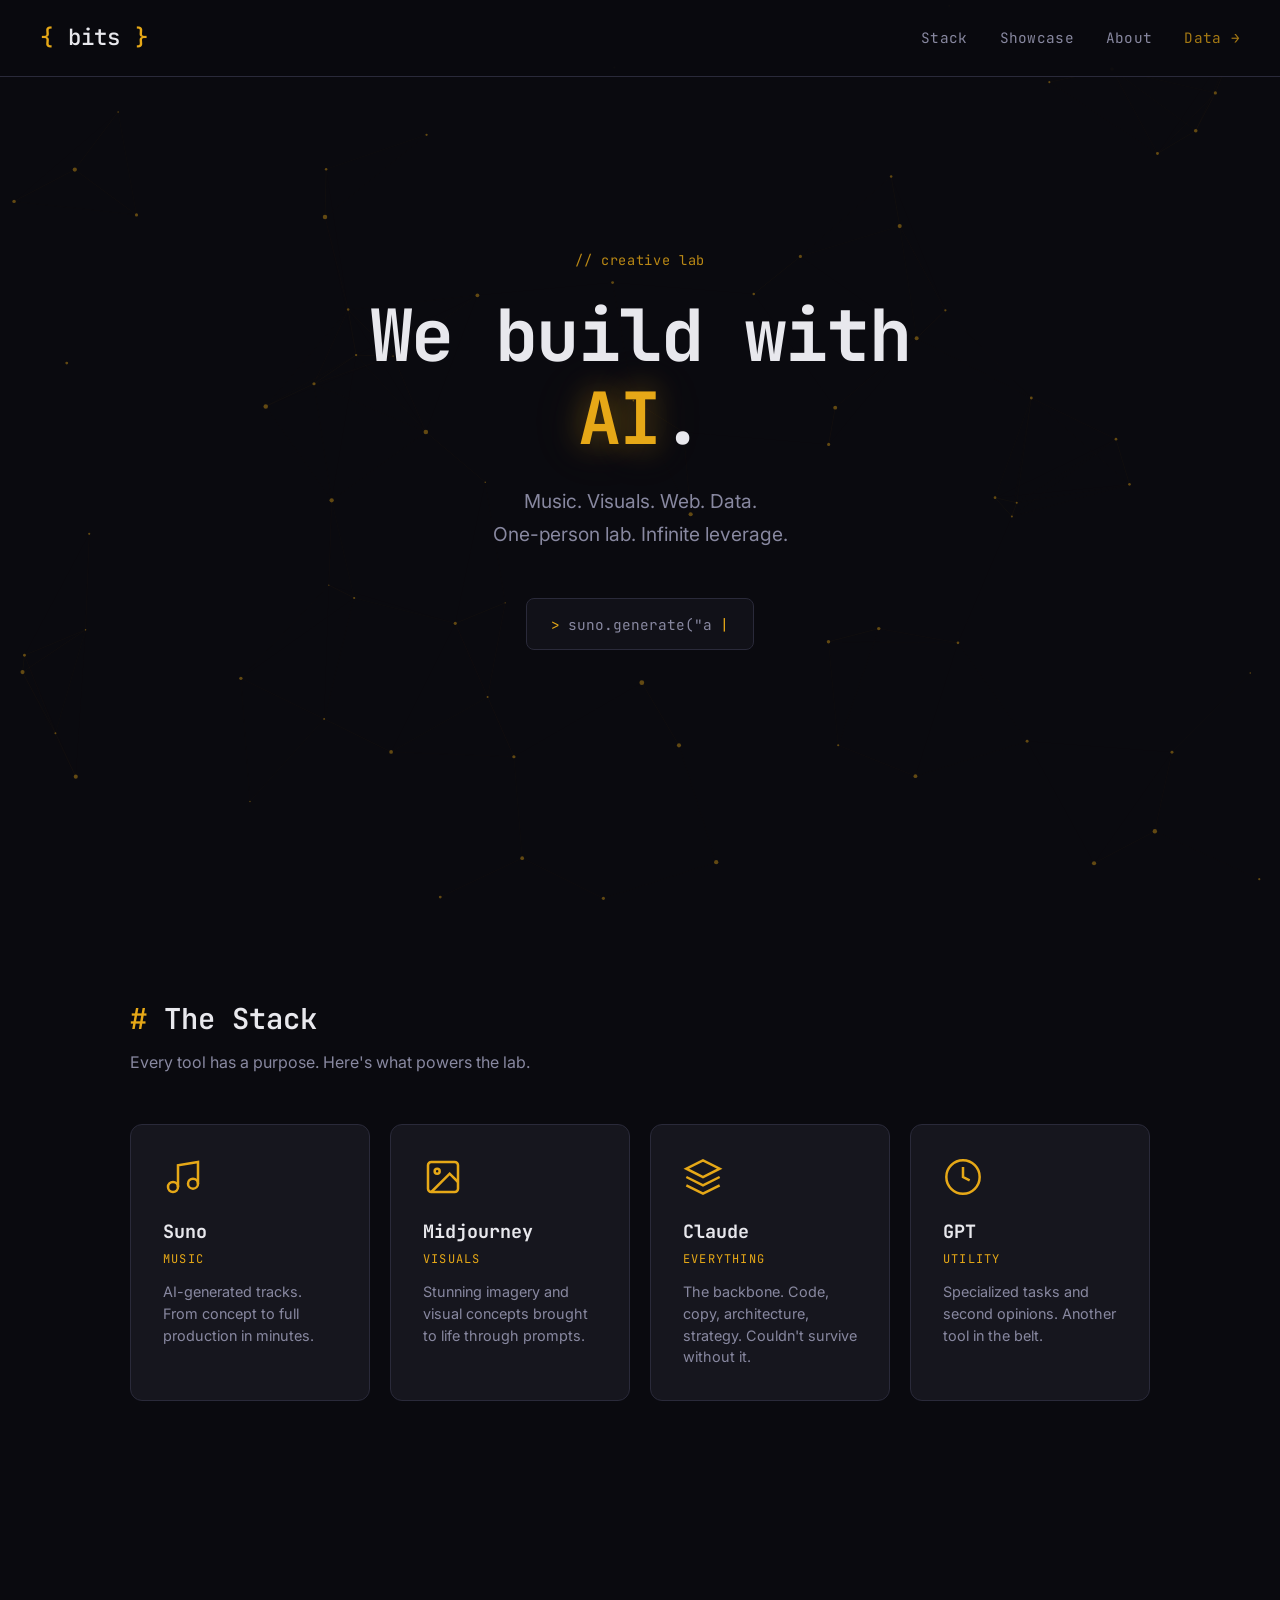
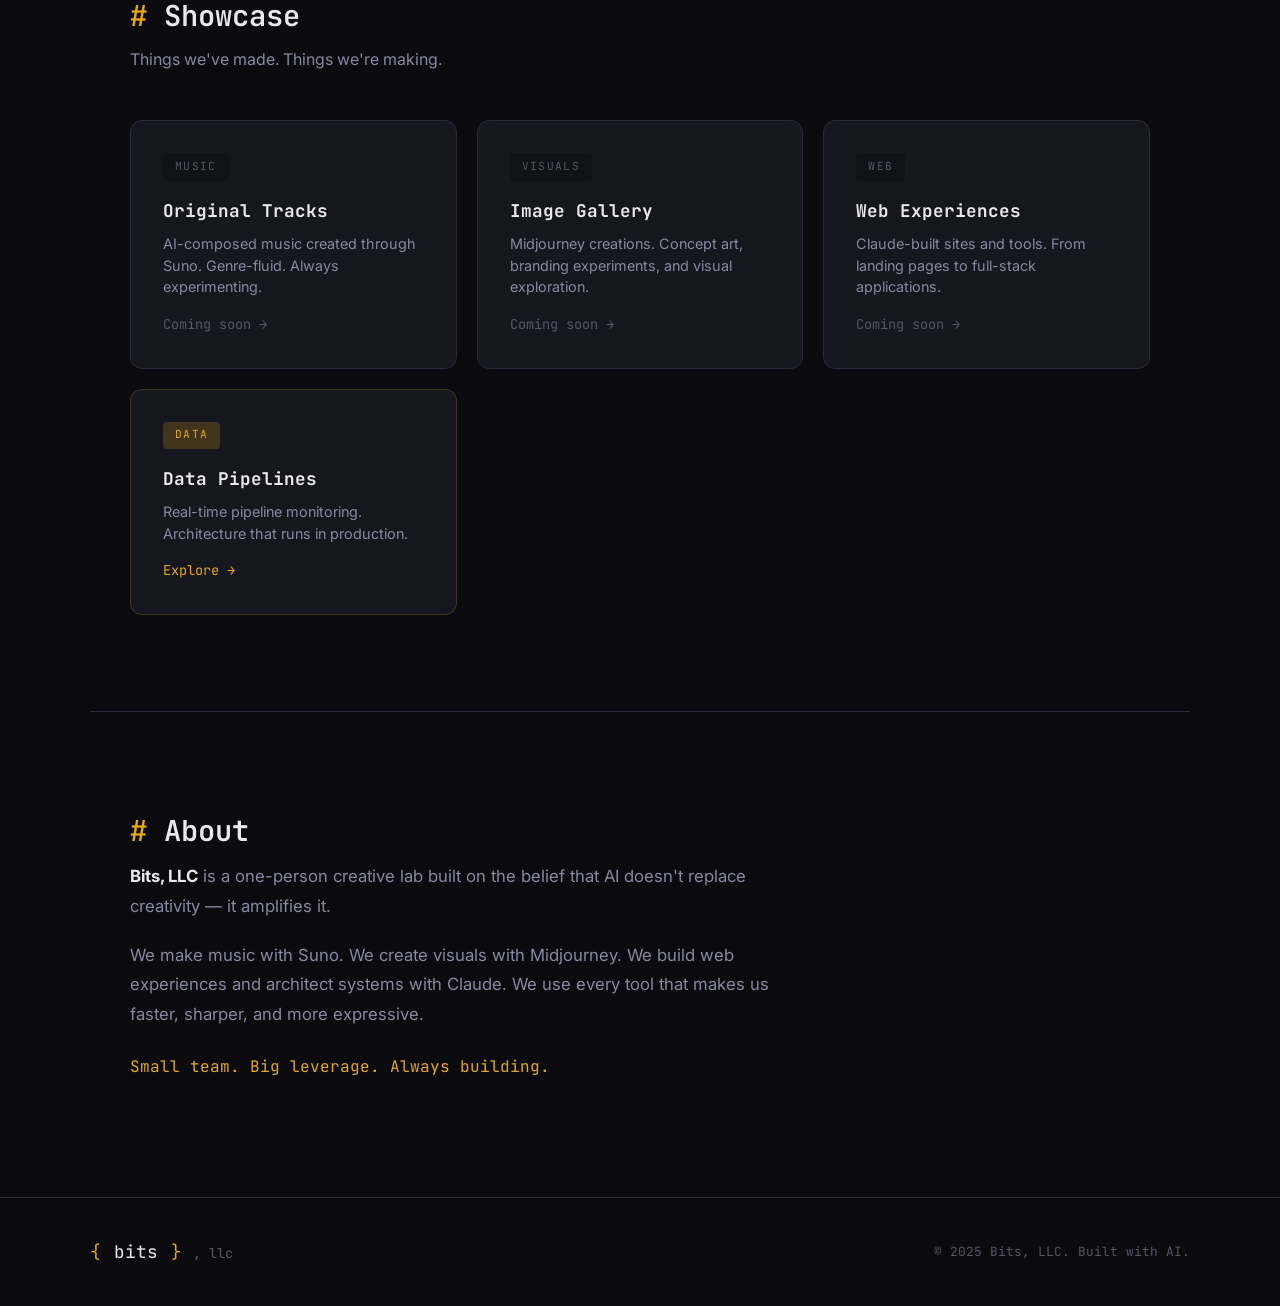
==== index.html @ 1acfc392 "Initial commit - Bits, LLC landing page Dark Obsidian/Wasp aesthetic with animated node-graph backgr" ====
<!DOCTYPE html>
<html lang="en">
<head>
  <meta charset="UTF-8">
  <meta name="viewport" content="width=device-width, initial-scale=1.0">
  <title>Bits, LLC | AI-Powered Creative Lab</title>
  <meta name="description" content="Bits, LLC - A creative lab exploring music, visuals, web experiences, and data through AI.">
  <link rel="stylesheet" href="styles.css">
  <link rel="preconnect" href="https://fonts.googleapis.com">
  <link rel="preconnect" href="https://fonts.gstatic.com" crossorigin>
  <link href="https://fonts.googleapis.com/css2?family=JetBrains+Mono:wght@300;400;500;700&family=Inter:wght@300;400;500;600&display=swap" rel="stylesheet">
</head>
<body>
  <canvas id="nodeGraph"></canvas>

  <!-- Navigation -->
  <nav class="nav">
    <div class="nav-logo">
      <span class="logo-bracket">{</span>
      <span class="logo-text">bits</span>
      <span class="logo-bracket">}</span>
    </div>
    <div class="nav-links">
      <a href="#stack">Stack</a>
      <a href="#showcase">Showcase</a>
      <a href="#about">About</a>
      <a href="https://carrot.boord-its.com" class="nav-data-link" target="_blank">Data &rarr;</a>
    </div>
  </nav>

  <!-- Hero -->
  <section class="hero">
    <div class="hero-content">
      <p class="hero-tag">// creative lab</p>
      <h1 class="hero-title">
        We build with <span class="glow">AI</span>.
      </h1>
      <p class="hero-sub">
        Music. Visuals. Web. Data.<br>
        One-person lab. Infinite leverage.
      </p>
      <div class="hero-prompt">
        <span class="prompt-caret">&gt;</span>
        <span class="prompt-text" id="typewriter"></span>
        <span class="prompt-cursor">|</span>
      </div>
    </div>
  </section>

  <!-- Stack -->
  <section class="stack" id="stack">
    <h2 class="section-title"><span class="accent">#</span> The Stack</h2>
    <p class="section-sub">Every tool has a purpose. Here's what powers the lab.</p>
    <div class="stack-grid">

      <div class="stack-card" data-tool="suno">
        <div class="card-icon">
          <svg viewBox="0 0 24 24" fill="none" stroke="currentColor" stroke-width="1.5">
            <path d="M9 18V5l12-2v13"/>
            <circle cx="6" cy="18" r="3"/>
            <circle cx="18" cy="16" r="3"/>
          </svg>
        </div>
        <h3>Suno</h3>
        <p class="card-role">Music</p>
        <p class="card-desc">AI-generated tracks. From concept to full production in minutes.</p>
      </div>

      <div class="stack-card" data-tool="midjourney">
        <div class="card-icon">
          <svg viewBox="0 0 24 24" fill="none" stroke="currentColor" stroke-width="1.5">
            <rect x="3" y="3" width="18" height="18" rx="2"/>
            <circle cx="8.5" cy="8.5" r="1.5"/>
            <path d="M21 15l-5-5L5 21"/>
          </svg>
        </div>
        <h3>Midjourney</h3>
        <p class="card-role">Visuals</p>
        <p class="card-desc">Stunning imagery and visual concepts brought to life through prompts.</p>
      </div>

      <div class="stack-card" data-tool="claude">
        <div class="card-icon">
          <svg viewBox="0 0 24 24" fill="none" stroke="currentColor" stroke-width="1.5">
            <path d="M12 2L2 7l10 5 10-5-10-5z"/>
            <path d="M2 17l10 5 10-5"/>
            <path d="M2 12l10 5 10-5"/>
          </svg>
        </div>
        <h3>Claude</h3>
        <p class="card-role">Everything</p>
        <p class="card-desc">The backbone. Code, copy, architecture, strategy. Couldn't survive without it.</p>
      </div>

      <div class="stack-card" data-tool="gpt">
        <div class="card-icon">
          <svg viewBox="0 0 24 24" fill="none" stroke="currentColor" stroke-width="1.5">
            <path d="M12 2a10 10 0 1 0 10 10A10 10 0 0 0 12 2z"/>
            <path d="M12 6v6l4 2"/>
          </svg>
        </div>
        <h3>GPT</h3>
        <p class="card-role">Utility</p>
        <p class="card-desc">Specialized tasks and second opinions. Another tool in the belt.</p>
      </div>

    </div>
  </section>

  <!-- Showcase -->
  <section class="showcase" id="showcase">
    <h2 class="section-title"><span class="accent">#</span> Showcase</h2>
    <p class="section-sub">Things we've made. Things we're making.</p>
    <div class="showcase-grid">

      <div class="showcase-item">
        <div class="showcase-badge">Music</div>
        <h3>Original Tracks</h3>
        <p>AI-composed music created through Suno. Genre-fluid. Always experimenting.</p>
        <span class="showcase-link">Coming soon &rarr;</span>
      </div>

      <div class="showcase-item">
        <div class="showcase-badge">Visuals</div>
        <h3>Image Gallery</h3>
        <p>Midjourney creations. Concept art, branding experiments, and visual exploration.</p>
        <span class="showcase-link">Coming soon &rarr;</span>
      </div>

      <div class="showcase-item">
        <div class="showcase-badge">Web</div>
        <h3>Web Experiences</h3>
        <p>Claude-built sites and tools. From landing pages to full-stack applications.</p>
        <span class="showcase-link">Coming soon &rarr;</span>
      </div>

      <div class="showcase-item featured">
        <div class="showcase-badge badge-data">Data</div>
        <h3>Data Pipelines</h3>
        <p>Real-time pipeline monitoring. Architecture that runs in production.</p>
        <a href="https://carrot.boord-its.com" target="_blank" class="showcase-link live">Explore &rarr;</a>
      </div>

    </div>
  </section>

  <!-- About -->
  <section class="about" id="about">
    <div class="about-content">
      <h2 class="section-title"><span class="accent">#</span> About</h2>
      <div class="about-text">
        <p>
          <strong>Bits, LLC</strong> is a one-person creative lab built on the belief that
          AI doesn't replace creativity &mdash; it amplifies it.
        </p>
        <p>
          We make music with Suno. We create visuals with Midjourney. We build
          web experiences and architect systems with Claude. We use every tool
          that makes us faster, sharper, and more expressive.
        </p>
        <p class="about-tagline">
          Small team. Big leverage. Always building.
        </p>
      </div>
    </div>
  </section>

  <!-- Footer -->
  <footer class="footer">
    <div class="footer-content">
      <div class="footer-logo">
        <span class="logo-bracket">{</span>
        <span class="logo-text">bits</span>
        <span class="logo-bracket">}</span>
        <span class="footer-llc">, llc</span>
      </div>
      <p class="footer-copy">&copy; 2025 Bits, LLC. Built with AI.</p>
    </div>
  </footer>

  <script src="script.js"></script>
</body>
</html>
---- styles.css ----
/* ==========================================================================
   Bits, LLC - Obsidian / Wasp Dark Theme
   ========================================================================== */

:root {
  /* Core palette - Obsidian dark with Wasp amber accent */
  --bg-primary: #0a0a0f;
  --bg-secondary: #111118;
  --bg-card: #16161e;
  --bg-card-hover: #1c1c28;

  --text-primary: #e8e8ed;
  --text-secondary: #8888a0;
  --text-muted: #555568;

  --accent: #e6a817;
  --accent-glow: #e6a81766;
  --accent-dim: #e6a81733;

  --border: #2a2a3a;
  --border-hover: #3a3a50;

  /* Typography */
  --font-mono: 'JetBrains Mono', 'Fira Code', monospace;
  --font-sans: 'Inter', -apple-system, BlinkMacSystemFont, sans-serif;
}

/* Reset */
*, *::before, *::after {
  margin: 0;
  padding: 0;
  box-sizing: border-box;
}

html {
  scroll-behavior: smooth;
  scroll-padding-top: 80px;
}

body {
  font-family: var(--font-sans);
  background: var(--bg-primary);
  color: var(--text-primary);
  line-height: 1.6;
  overflow-x: hidden;
}

/* Canvas background */
#nodeGraph {
  position: fixed;
  top: 0;
  left: 0;
  width: 100%;
  height: 100%;
  z-index: 0;
  pointer-events: none;
}

/* ==========================================================================
   Navigation
   ========================================================================== */

.nav {
  position: fixed;
  top: 0;
  left: 0;
  right: 0;
  z-index: 100;
  display: flex;
  justify-content: space-between;
  align-items: center;
  padding: 1.25rem 2.5rem;
  background: rgba(10, 10, 15, 0.85);
  backdrop-filter: blur(20px);
  border-bottom: 1px solid var(--border);
}

.nav-logo {
  font-family: var(--font-mono);
  font-size: 1.4rem;
  font-weight: 500;
  user-select: none;
}

.logo-bracket {
  color: var(--accent);
}

.logo-text {
  color: var(--text-primary);
  margin: 0 2px;
}

.nav-links {
  display: flex;
  gap: 2rem;
  align-items: center;
}

.nav-links a {
  color: var(--text-secondary);
  text-decoration: none;
  font-size: 0.9rem;
  font-family: var(--font-mono);
  transition: color 0.25s ease;
  letter-spacing: 0.02em;
}

.nav-links a:hover {
  color: var(--text-primary);
}

.nav-data-link {
  color: var(--accent) !important;
  opacity: 0.7;
  transition: opacity 0.25s ease, color 0.25s ease;
}

.nav-data-link:hover {
  opacity: 1 !important;
}

/* ==========================================================================
   Hero
   ========================================================================== */

.hero {
  position: relative;
  z-index: 1;
  min-height: 100vh;
  display: flex;
  align-items: center;
  justify-content: center;
  padding: 2rem;
}

.hero-content {
  text-align: center;
  max-width: 700px;
}

.hero-tag {
  font-family: var(--font-mono);
  color: var(--accent);
  font-size: 0.85rem;
  margin-bottom: 1.5rem;
  opacity: 0.8;
  letter-spacing: 0.05em;
}

.hero-title {
  font-family: var(--font-mono);
  font-size: clamp(2.5rem, 6vw, 4.5rem);
  font-weight: 700;
  line-height: 1.15;
  margin-bottom: 1.5rem;
  letter-spacing: -0.02em;
}

.glow {
  color: var(--accent);
  text-shadow: 0 0 30px var(--accent-glow), 0 0 60px var(--accent-dim);
}

.hero-sub {
  font-size: 1.2rem;
  color: var(--text-secondary);
  line-height: 1.7;
  margin-bottom: 3rem;
}

.hero-prompt {
  display: inline-flex;
  align-items: center;
  gap: 0.5rem;
  background: var(--bg-secondary);
  border: 1px solid var(--border);
  border-radius: 8px;
  padding: 0.85rem 1.5rem;
  font-family: var(--font-mono);
  font-size: 0.9rem;
}

.prompt-caret {
  color: var(--accent);
}

.prompt-text {
  color: var(--text-secondary);
}

.prompt-cursor {
  color: var(--accent);
  animation: blink 1s step-end infinite;
}

@keyframes blink {
  50% { opacity: 0; }
}

/* ==========================================================================
   Sections (shared)
   ========================================================================== */

.stack, .showcase, .about {
  position: relative;
  z-index: 1;
  padding: 6rem 2.5rem;
  max-width: 1100px;
  margin: 0 auto;
}

.section-title {
  font-family: var(--font-mono);
  font-size: 1.8rem;
  font-weight: 600;
  margin-bottom: 0.5rem;
}

.accent {
  color: var(--accent);
}

.section-sub {
  color: var(--text-secondary);
  font-size: 1rem;
  margin-bottom: 3rem;
}

/* ==========================================================================
   Stack Grid
   ========================================================================== */

.stack-grid {
  display: grid;
  grid-template-columns: repeat(auto-fit, minmax(240px, 1fr));
  gap: 1.25rem;
}

.stack-card {
  background: var(--bg-card);
  border: 1px solid var(--border);
  border-radius: 12px;
  padding: 2rem;
  transition: all 0.3s ease;
  position: relative;
  overflow: hidden;
}

.stack-card::before {
  content: '';
  position: absolute;
  top: 0;
  left: 0;
  right: 0;
  height: 2px;
  background: var(--accent);
  opacity: 0;
  transition: opacity 0.3s ease;
}

.stack-card:hover {
  background: var(--bg-card-hover);
  border-color: var(--border-hover);
  transform: translateY(-2px);
}

.stack-card:hover::before {
  opacity: 1;
}

.card-icon {
  width: 40px;
  height: 40px;
  color: var(--accent);
  margin-bottom: 1.25rem;
}

.card-icon svg {
  width: 100%;
  height: 100%;
}

.stack-card h3 {
  font-family: var(--font-mono);
  font-size: 1.15rem;
  margin-bottom: 0.25rem;
}

.card-role {
  font-family: var(--font-mono);
  font-size: 0.75rem;
  color: var(--accent);
  text-transform: uppercase;
  letter-spacing: 0.1em;
  margin-bottom: 0.75rem;
}

.card-desc {
  color: var(--text-secondary);
  font-size: 0.9rem;
  line-height: 1.5;
}

/* ==========================================================================
   Showcase Grid
   ========================================================================== */

.showcase-grid {
  display: grid;
  grid-template-columns: repeat(auto-fit, minmax(260px, 1fr));
  gap: 1.25rem;
}

.showcase-item {
  background: var(--bg-card);
  border: 1px solid var(--border);
  border-radius: 12px;
  padding: 2rem;
  transition: all 0.3s ease;
  display: flex;
  flex-direction: column;
}

.showcase-item:hover {
  border-color: var(--border-hover);
  transform: translateY(-2px);
}

.showcase-item.featured {
  border-color: var(--accent-dim);
}

.showcase-item.featured:hover {
  border-color: var(--accent);
  box-shadow: 0 0 30px var(--accent-dim);
}

.showcase-badge {
  font-family: var(--font-mono);
  font-size: 0.7rem;
  text-transform: uppercase;
  letter-spacing: 0.12em;
  color: var(--text-muted);
  background: var(--bg-secondary);
  padding: 0.3rem 0.75rem;
  border-radius: 4px;
  width: fit-content;
  margin-bottom: 1rem;
}

.badge-data {
  color: var(--accent);
  background: var(--accent-dim);
}

.showcase-item h3 {
  font-family: var(--font-mono);
  font-size: 1.1rem;
  margin-bottom: 0.5rem;
}

.showcase-item p {
  color: var(--text-secondary);
  font-size: 0.9rem;
  line-height: 1.5;
  flex: 1;
  margin-bottom: 1rem;
}

.showcase-link {
  font-family: var(--font-mono);
  font-size: 0.85rem;
  color: var(--text-muted);
  text-decoration: none;
  transition: color 0.25s ease;
}

.showcase-link.live {
  color: var(--accent);
}

.showcase-link.live:hover {
  text-shadow: 0 0 10px var(--accent-glow);
}

/* ==========================================================================
   About
   ========================================================================== */

.about {
  border-top: 1px solid var(--border);
}

.about-content {
  max-width: 650px;
}

.about-text p {
  color: var(--text-secondary);
  font-size: 1.05rem;
  line-height: 1.75;
  margin-bottom: 1.25rem;
}

.about-text strong {
  color: var(--text-primary);
}

.about-tagline {
  font-family: var(--font-mono);
  color: var(--accent) !important;
  font-size: 1rem !important;
  margin-top: 1.5rem;
}

/* ==========================================================================
   Footer
   ========================================================================== */

.footer {
  position: relative;
  z-index: 1;
  border-top: 1px solid var(--border);
  padding: 2.5rem;
}

.footer-content {
  max-width: 1100px;
  margin: 0 auto;
  display: flex;
  justify-content: space-between;
  align-items: center;
}

.footer-logo {
  font-family: var(--font-mono);
  font-size: 1.1rem;
}

.footer-llc {
  color: var(--text-muted);
  font-size: 0.85rem;
}

.footer-copy {
  color: var(--text-muted);
  font-size: 0.8rem;
  font-family: var(--font-mono);
}

/* ==========================================================================
   Responsive
   ========================================================================== */

@media (max-width: 768px) {
  .nav {
    padding: 1rem 1.5rem;
  }

  .nav-links {
    gap: 1.25rem;
  }

  .nav-links a {
    font-size: 0.8rem;
  }

  .stack, .showcase, .about {
    padding: 4rem 1.5rem;
  }

  .hero-prompt {
    font-size: 0.8rem;
    padding: 0.7rem 1rem;
  }

  .footer-content {
    flex-direction: column;
    gap: 0.75rem;
    text-align: center;
  }
}

@media (max-width: 480px) {
  .nav-links {
    gap: 0.75rem;
  }

  .stack-grid, .showcase-grid {
    grid-template-columns: 1fr;
  }
}

/* ==========================================================================
   Animations - fade in on scroll
   ========================================================================== */

.stack-card,
.showcase-item {
  opacity: 0;
  transform: translateY(20px);
  transition: opacity 0.5s ease, transform 0.5s ease, background 0.3s ease, border-color 0.3s ease;
}

.stack-card.visible,
.showcase-item.visible {
  opacity: 1;
  transform: translateY(0);
}
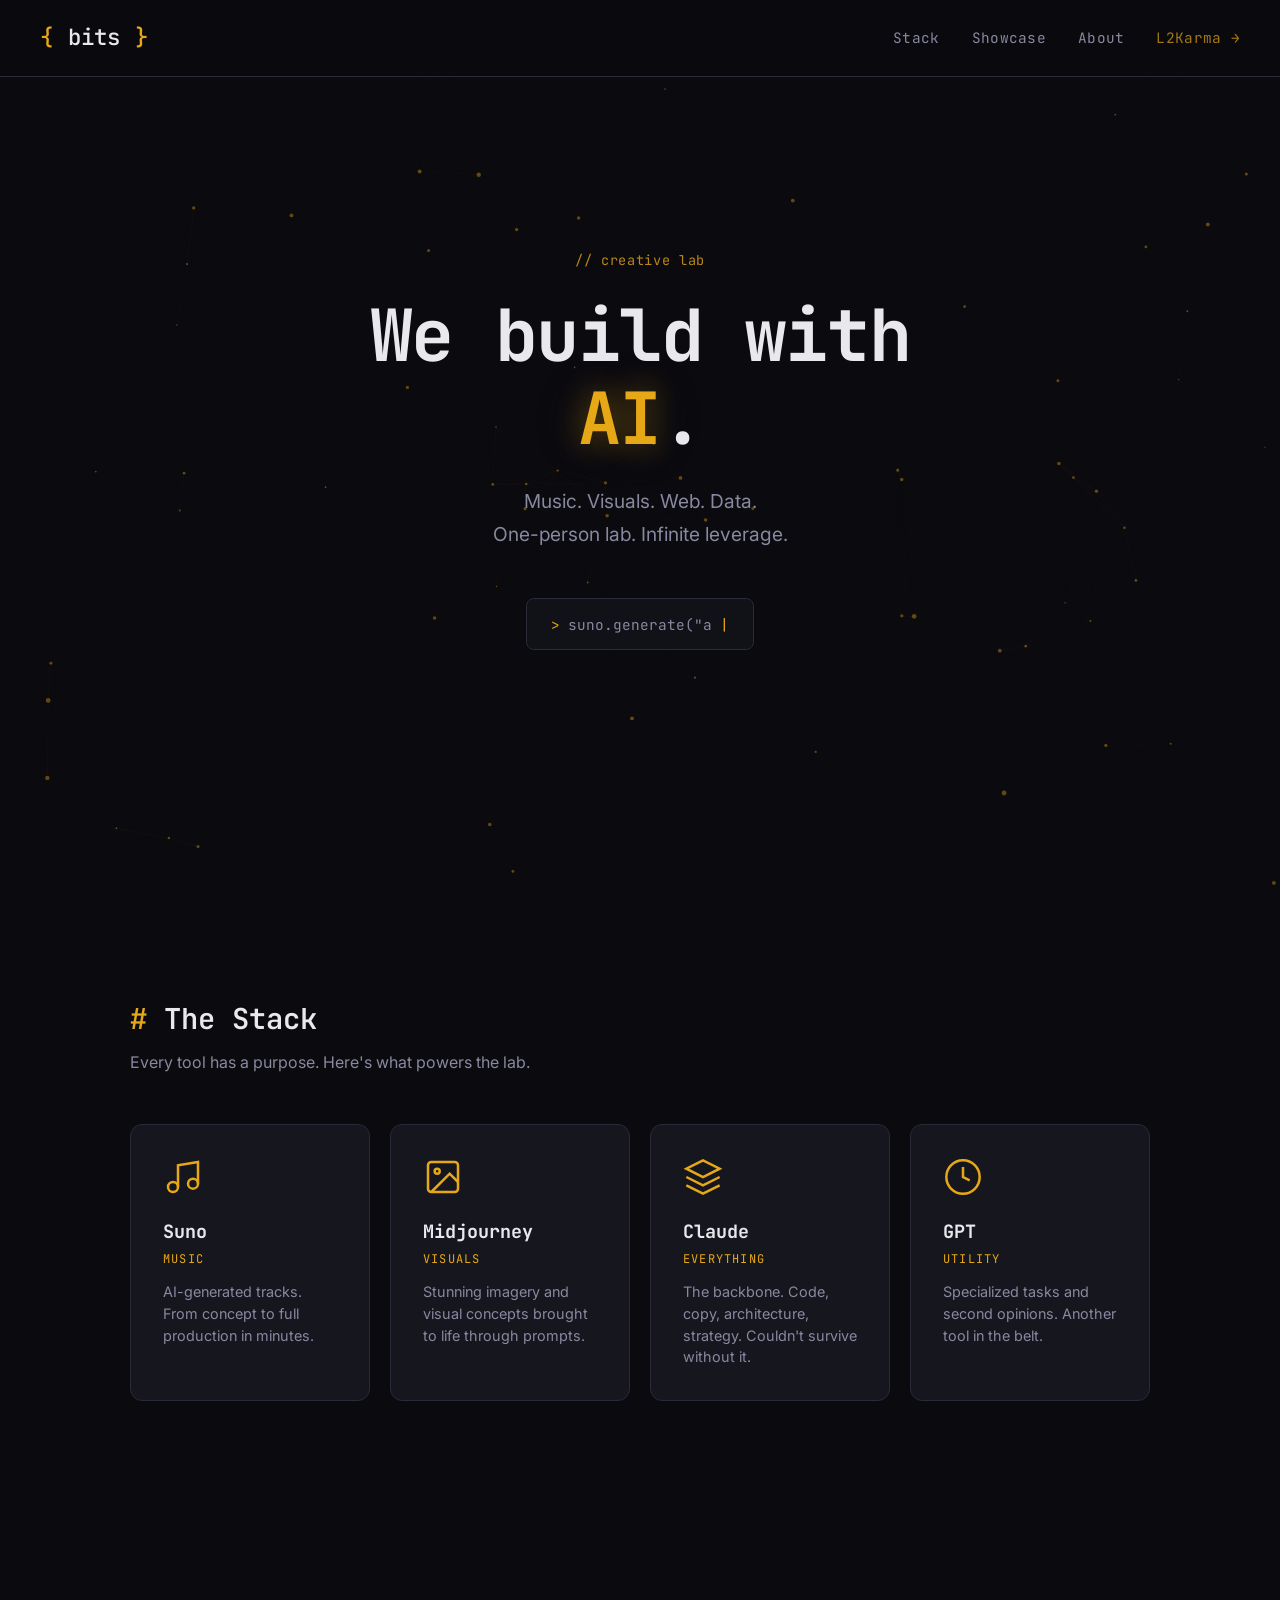
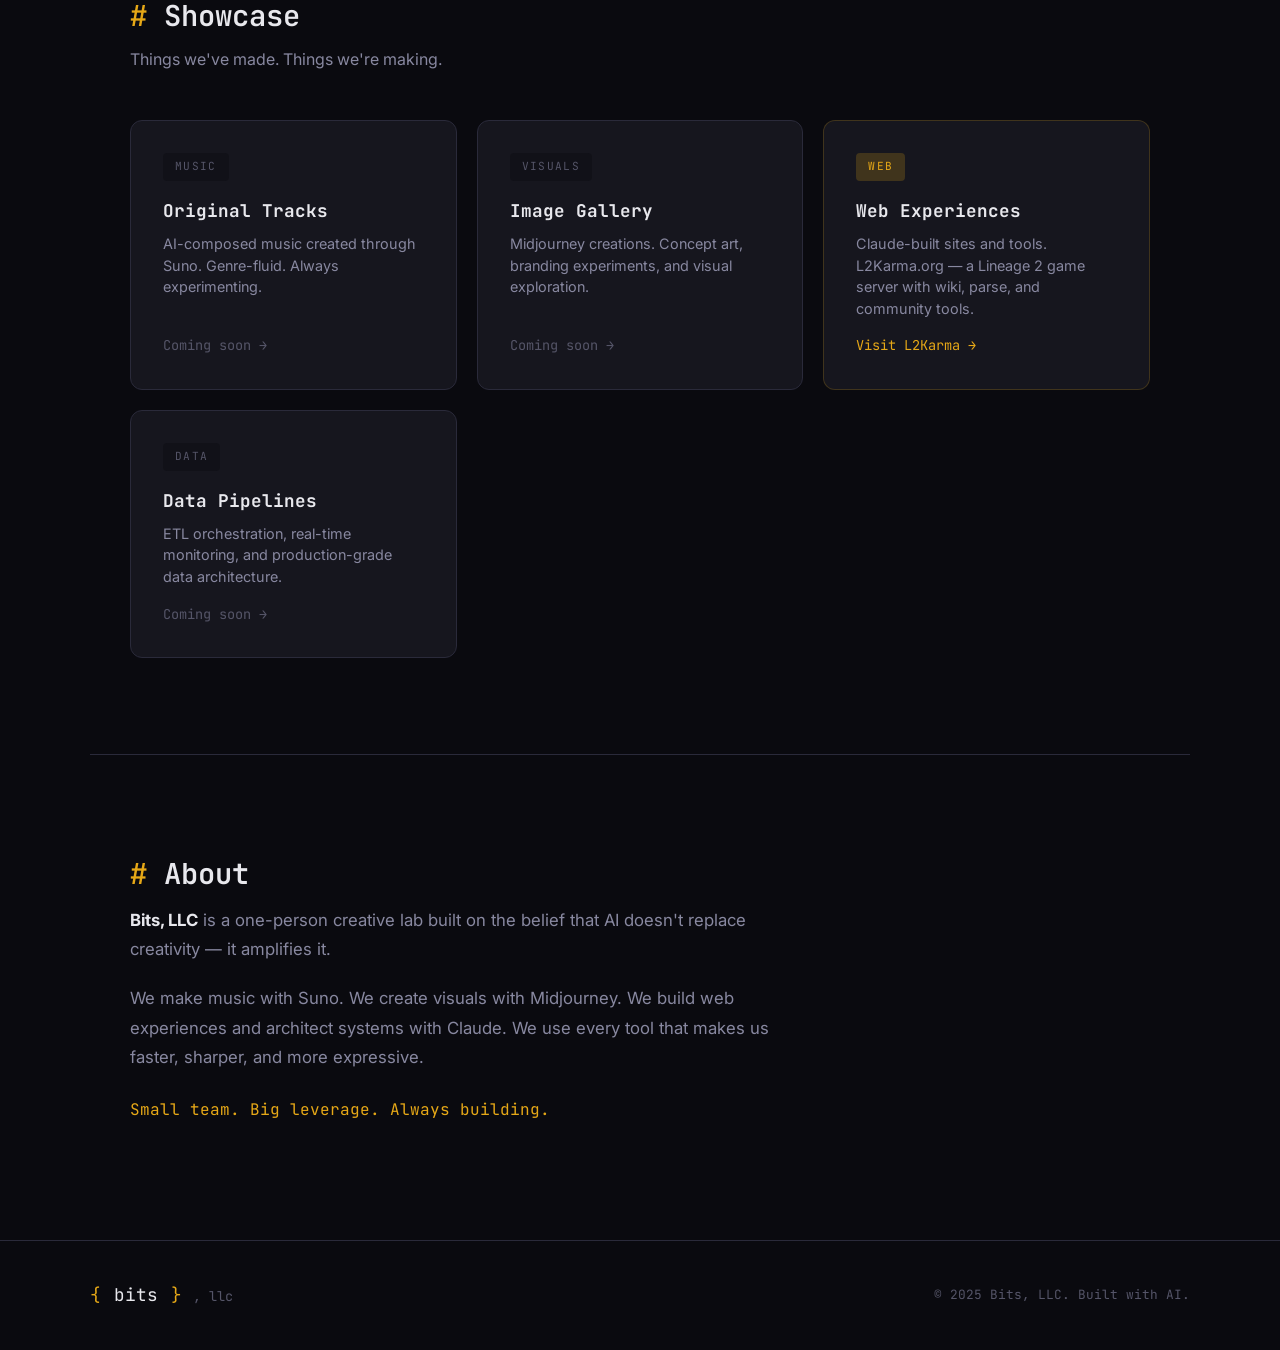
==== commit e09b0850: "Remove Carrot references, add L2Karma.org showcase - Replaced carrot.boord-its.com nav link with L2K" ====
--- a/index.html
+++ b/index.html
@@ -24,7 +24,7 @@
       <a href="#stack">Stack</a>
       <a href="#showcase">Showcase</a>
       <a href="#about">About</a>
-      <a href="https://carrot.boord-its.com" class="nav-data-link" target="_blank">Data &rarr;</a>
+      <a href="https://l2karma.org" class="nav-data-link" target="_blank">L2Karma &rarr;</a>
     </div>
   </nav>
 
@@ -127,18 +127,18 @@
         <span class="showcase-link">Coming soon &rarr;</span>
       </div>
 
-      <div class="showcase-item">
-        <div class="showcase-badge">Web</div>
+      <div class="showcase-item featured">
+        <div class="showcase-badge badge-data">Web</div>
         <h3>Web Experiences</h3>
-        <p>Claude-built sites and tools. From landing pages to full-stack applications.</p>
-        <span class="showcase-link">Coming soon &rarr;</span>
+        <p>Claude-built sites and tools. L2Karma.org &mdash; a Lineage 2 game server with wiki, parse, and community tools.</p>
+        <a href="https://l2karma.org" target="_blank" class="showcase-link live">Visit L2Karma &rarr;</a>
       </div>
 
-      <div class="showcase-item featured">
-        <div class="showcase-badge badge-data">Data</div>
+      <div class="showcase-item">
+        <div class="showcase-badge">Data</div>
         <h3>Data Pipelines</h3>
-        <p>Real-time pipeline monitoring. Architecture that runs in production.</p>
-        <a href="https://carrot.boord-its.com" target="_blank" class="showcase-link live">Explore &rarr;</a>
+        <p>ETL orchestration, real-time monitoring, and production-grade data architecture.</p>
+        <span class="showcase-link">Coming soon &rarr;</span>
       </div>
 
     </div>
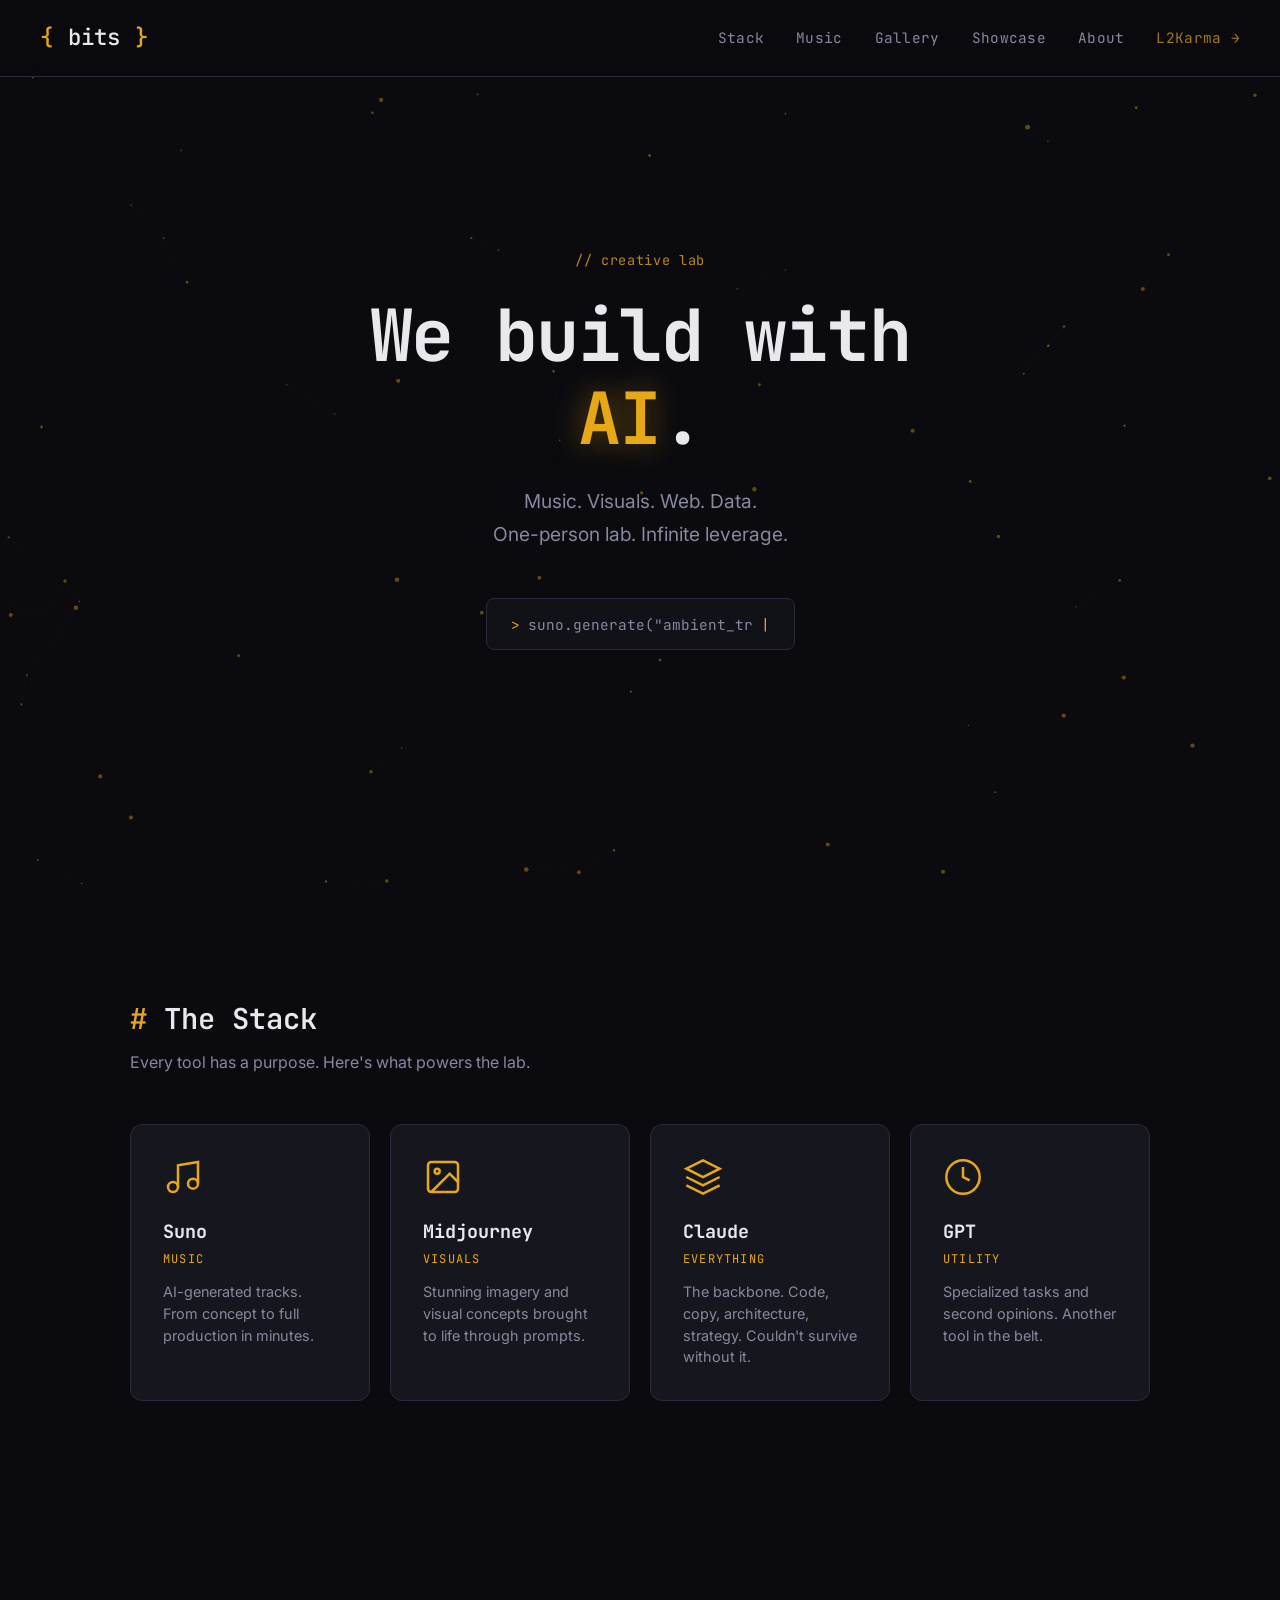
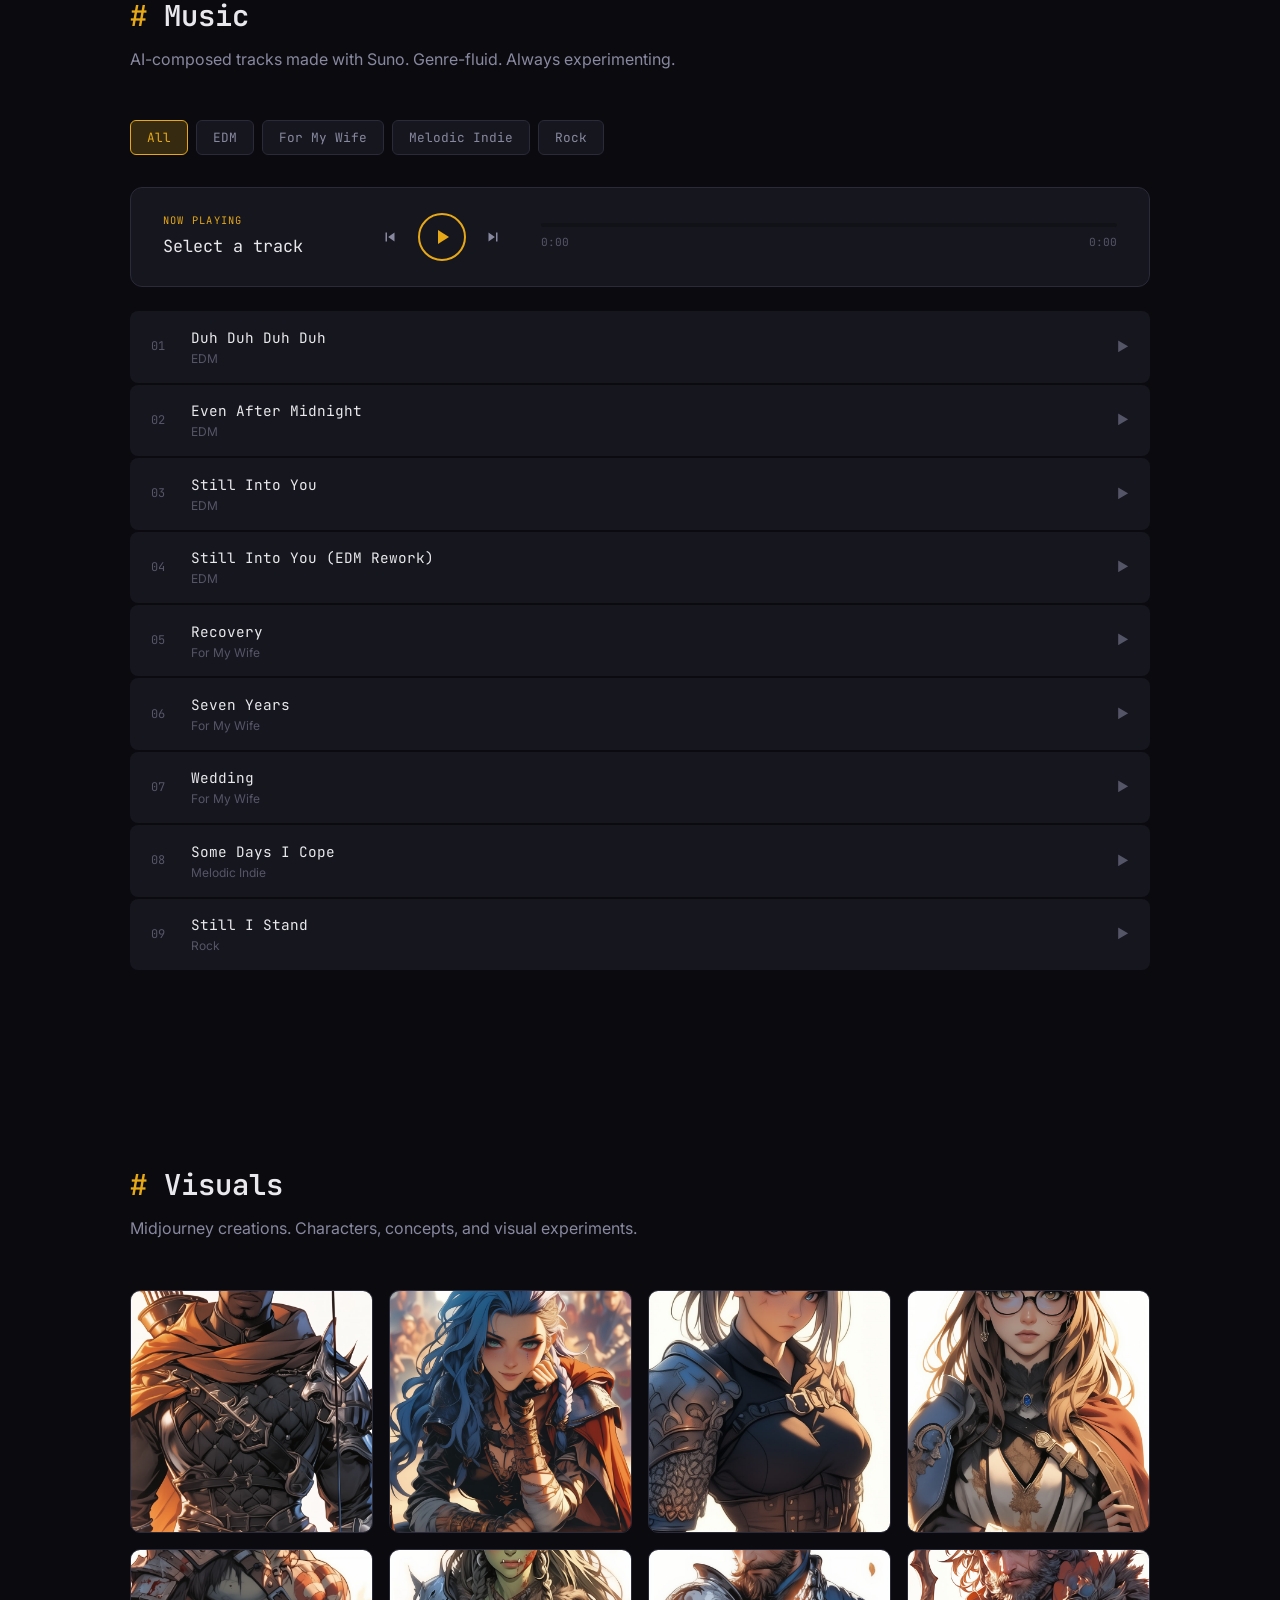
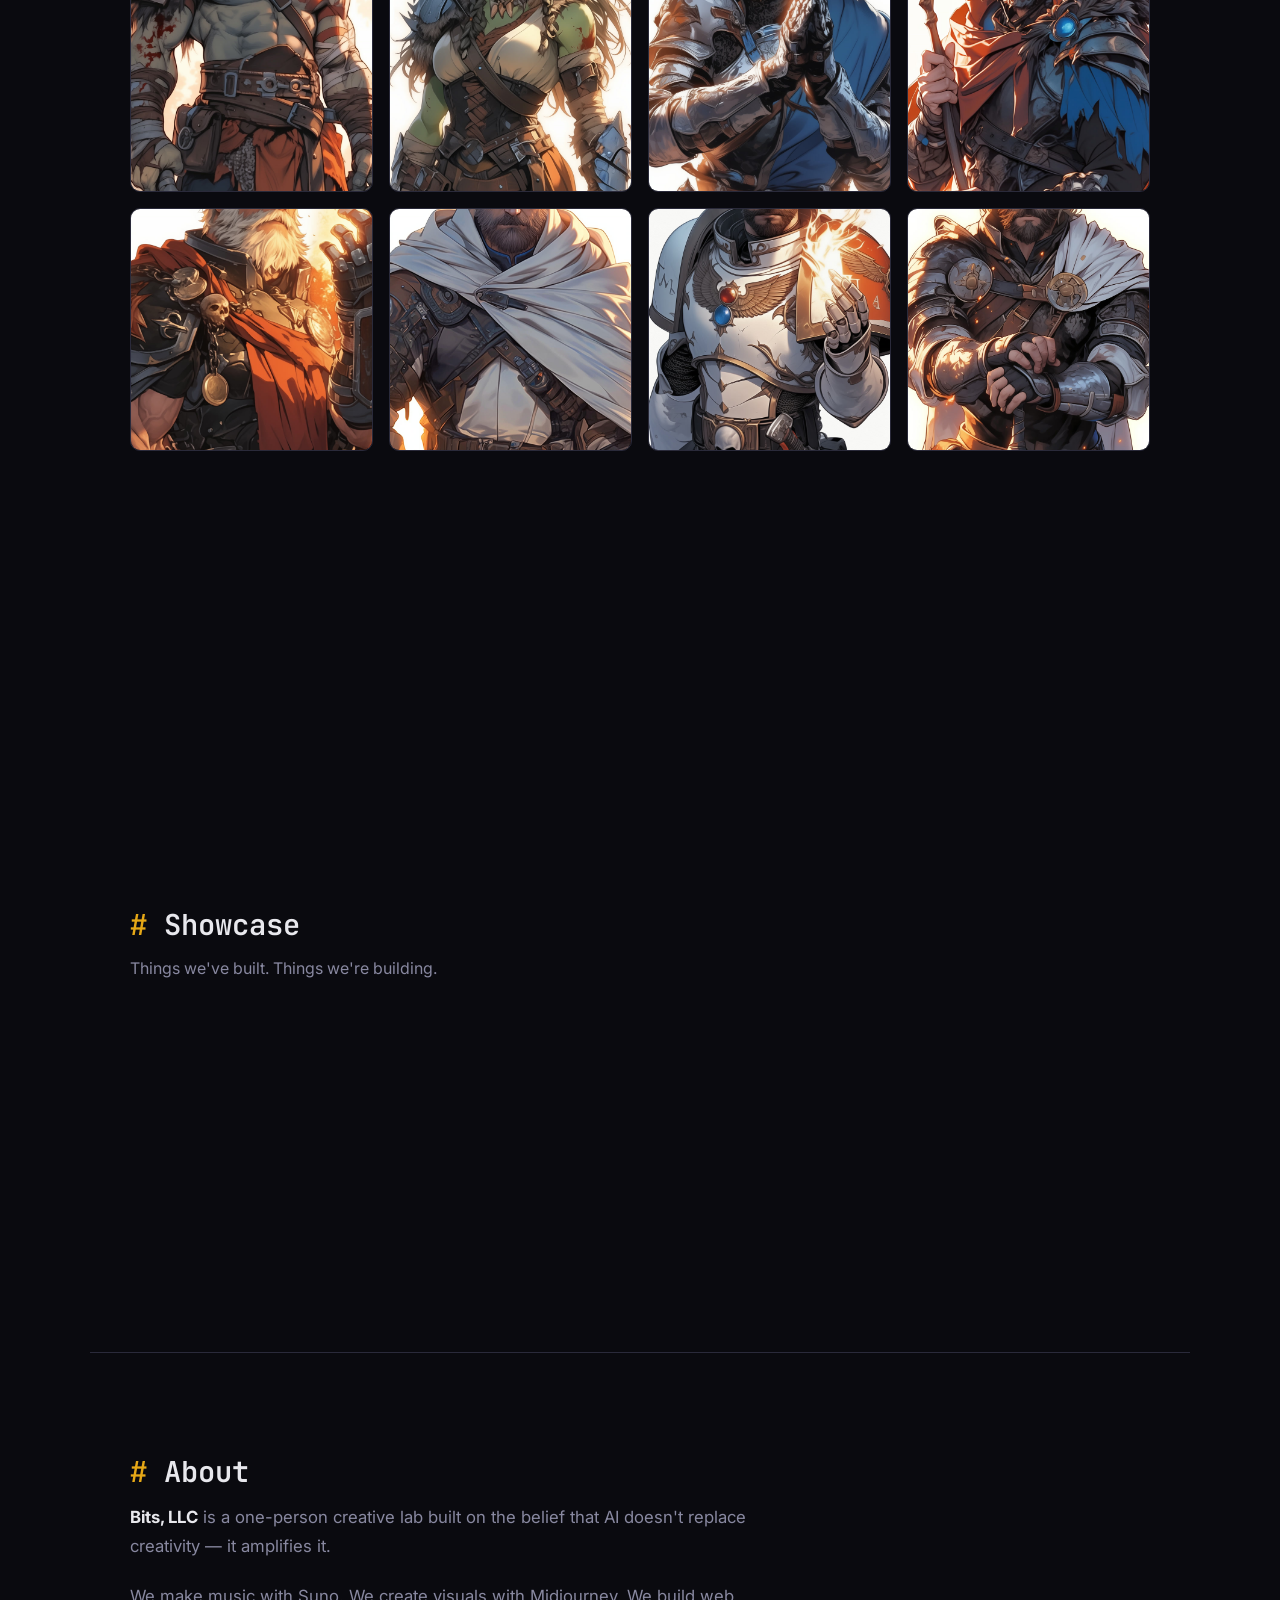
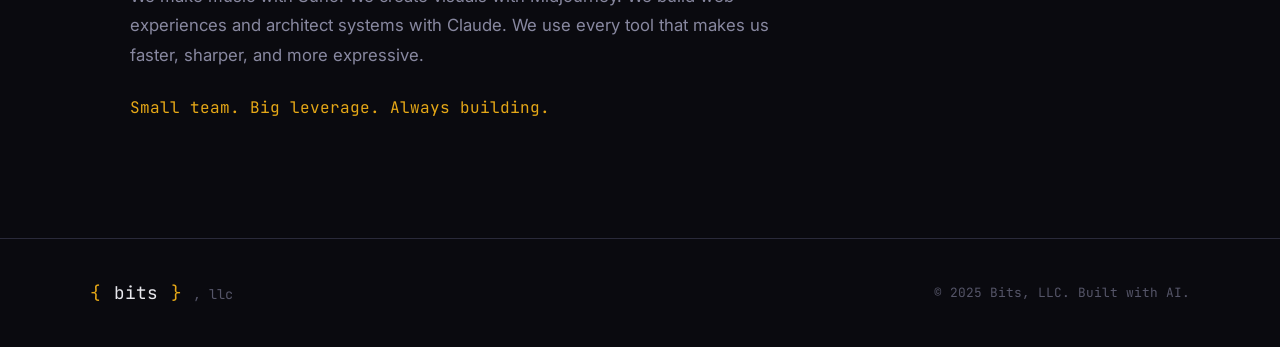
==== commit f69133a2: "Add music player, image gallery, and media assets - Full audio player with genre filters, prev/next," ====
--- a/index.html
+++ b/index.html
@@ -22,6 +22,8 @@
     </div>
     <div class="nav-links">
       <a href="#stack">Stack</a>
+      <a href="#music">Music</a>
+      <a href="#gallery">Gallery</a>
       <a href="#showcase">Showcase</a>
       <a href="#about">About</a>
       <a href="https://l2karma.org" class="nav-data-link" target="_blank">L2Karma &rarr;</a>
@@ -107,25 +109,168 @@
     </div>
   </section>
 
+  <!-- Music Player -->
+  <section class="music" id="music">
+    <h2 class="section-title"><span class="accent">#</span> Music</h2>
+    <p class="section-sub">AI-composed tracks made with Suno. Genre-fluid. Always experimenting.</p>
+
+    <!-- Genre Filter -->
+    <div class="genre-filters">
+      <button class="genre-btn active" data-genre="all">All</button>
+      <button class="genre-btn" data-genre="edm">EDM</button>
+      <button class="genre-btn" data-genre="for-my-wife">For My Wife</button>
+      <button class="genre-btn" data-genre="melodic-indie">Melodic Indie</button>
+      <button class="genre-btn" data-genre="rock">Rock</button>
+    </div>
+
+    <!-- Now Playing -->
+    <div class="now-playing" id="nowPlaying">
+      <div class="np-info">
+        <span class="np-label">Now Playing</span>
+        <span class="np-title" id="npTitle">Select a track</span>
+        <span class="np-genre" id="npGenre"></span>
+      </div>
+      <div class="np-controls">
+        <button class="np-btn" id="prevBtn" title="Previous">
+          <svg viewBox="0 0 24 24" fill="currentColor" width="18" height="18"><path d="M6 6h2v12H6zm3.5 6l8.5 6V6z"/></svg>
+        </button>
+        <button class="np-btn np-play" id="playBtn" title="Play">
+          <svg viewBox="0 0 24 24" fill="currentColor" width="24" height="24"><path d="M8 5v14l11-7z"/></svg>
+        </button>
+        <button class="np-btn" id="nextBtn" title="Next">
+          <svg viewBox="0 0 24 24" fill="currentColor" width="18" height="18"><path d="M6 18l8.5-6L6 6v12zM16 6v12h2V6h-2z"/></svg>
+        </button>
+      </div>
+      <div class="np-progress">
+        <div class="progress-bar" id="progressBar">
+          <div class="progress-fill" id="progressFill"></div>
+        </div>
+        <div class="progress-times">
+          <span id="currentTime">0:00</span>
+          <span id="duration">0:00</span>
+        </div>
+      </div>
+    </div>
+
+    <!-- Track List -->
+    <div class="track-list" id="trackList">
+      <div class="track" data-src="assets/music/edm/duh-duh-duh-duh.mp3" data-genre="edm">
+        <span class="track-num">01</span>
+        <div class="track-info">
+          <span class="track-name">Duh Duh Duh Duh</span>
+          <span class="track-genre">EDM</span>
+        </div>
+        <span class="track-play">&#9654;</span>
+      </div>
+      <div class="track" data-src="assets/music/edm/even-after-midnight.mp3" data-genre="edm">
+        <span class="track-num">02</span>
+        <div class="track-info">
+          <span class="track-name">Even After Midnight</span>
+          <span class="track-genre">EDM</span>
+        </div>
+        <span class="track-play">&#9654;</span>
+      </div>
+      <div class="track" data-src="assets/music/edm/still-into-you.mp3" data-genre="edm">
+        <span class="track-num">03</span>
+        <div class="track-info">
+          <span class="track-name">Still Into You</span>
+          <span class="track-genre">EDM</span>
+        </div>
+        <span class="track-play">&#9654;</span>
+      </div>
+      <div class="track" data-src="assets/music/edm/still-into-you-edm-rework.mp3" data-genre="edm">
+        <span class="track-num">04</span>
+        <div class="track-info">
+          <span class="track-name">Still Into You (EDM Rework)</span>
+          <span class="track-genre">EDM</span>
+        </div>
+        <span class="track-play">&#9654;</span>
+      </div>
+      <div class="track" data-src="assets/music/for-my-wife/recovery.mp3" data-genre="for-my-wife">
+        <span class="track-num">05</span>
+        <div class="track-info">
+          <span class="track-name">Recovery</span>
+          <span class="track-genre">For My Wife</span>
+        </div>
+        <span class="track-play">&#9654;</span>
+      </div>
+      <div class="track" data-src="assets/music/for-my-wife/seven-years.mp3" data-genre="for-my-wife">
+        <span class="track-num">06</span>
+        <div class="track-info">
+          <span class="track-name">Seven Years</span>
+          <span class="track-genre">For My Wife</span>
+        </div>
+        <span class="track-play">&#9654;</span>
+      </div>
+      <div class="track" data-src="assets/music/for-my-wife/wedding.mp3" data-genre="for-my-wife">
+        <span class="track-num">07</span>
+        <div class="track-info">
+          <span class="track-name">Wedding</span>
+          <span class="track-genre">For My Wife</span>
+        </div>
+        <span class="track-play">&#9654;</span>
+      </div>
+      <div class="track" data-src="assets/music/melodic-indie/some-days-i-cope.mp3" data-genre="melodic-indie">
+        <span class="track-num">08</span>
+        <div class="track-info">
+          <span class="track-name">Some Days I Cope</span>
+          <span class="track-genre">Melodic Indie</span>
+        </div>
+        <span class="track-play">&#9654;</span>
+      </div>
+      <div class="track" data-src="assets/music/rock/still-i-stand.mp3" data-genre="rock">
+        <span class="track-num">09</span>
+        <div class="track-info">
+          <span class="track-name">Still I Stand</span>
+          <span class="track-genre">Rock</span>
+        </div>
+        <span class="track-play">&#9654;</span>
+      </div>
+    </div>
+    <audio id="audioPlayer" preload="none"></audio>
+  </section>
+
+  <!-- Gallery -->
+  <section class="gallery" id="gallery">
+    <h2 class="section-title"><span class="accent">#</span> Visuals</h2>
+    <p class="section-sub">Midjourney creations. Characters, concepts, and visual experiments.</p>
+
+    <div class="gallery-grid" id="galleryGrid">
+      <div class="gallery-item" data-title="Ornate Mechanical Archer"><img src="assets/images/characters/character-01.jpg" alt="Black human male archer with ornate mechanical bow" loading="lazy"></div>
+      <div class="gallery-item" data-title="Rolling the Dice"><img src="assets/images/characters/character-02.jpg" alt="Digital illustration of someone rolling dice" loading="lazy"></div>
+      <div class="gallery-item" data-title="Elf Warrior"><img src="assets/images/characters/character-03.jpg" alt="Female elf warrior anime style" loading="lazy"></div>
+      <div class="gallery-item" data-title="High Fantasy Formal"><img src="assets/images/characters/character-04.jpg" alt="Female in high fantasy formal attire" loading="lazy"></div>
+      <div class="gallery-item" data-title="Orc Barbarian"><img src="assets/images/characters/character-05.jpg" alt="Green Orc barbarian covered in blood" loading="lazy"></div>
+      <div class="gallery-item" data-title="Orc She-Warrior"><img src="assets/images/characters/character-06.jpg" alt="Green Orc female barbarian" loading="lazy"></div>
+      <div class="gallery-item" data-title="Holy Cleric"><img src="assets/images/characters/character-07.jpg" alt="Human male cleric casting holy spell" loading="lazy"></div>
+      <div class="gallery-item" data-title="Armored Mage"><img src="assets/images/characters/character-08.jpg" alt="Human male mage in armor with staff" loading="lazy"></div>
+      <div class="gallery-item" data-title="Space Marine Healer"><img src="assets/images/characters/character-09.jpg" alt="Warhammer 40k space marine healer" loading="lazy"></div>
+      <div class="gallery-item" data-title="Robed Marine"><img src="assets/images/characters/character-10.jpg" alt="Space marine in robes and cloak" loading="lazy"></div>
+      <div class="gallery-item" data-title="Librarian"><img src="assets/images/characters/character-11.jpg" alt="Space marine librarian" loading="lazy"></div>
+      <div class="gallery-item" data-title="Power Armor Warrior"><img src="assets/images/characters/character-12.jpg" alt="Human warrior with power armor and longsword" loading="lazy"></div>
+      <div class="gallery-item" data-title="Spellbook Wizard"><img src="assets/images/characters/character-13.jpg" alt="Human wizard holding spell book" loading="lazy"></div>
+      <div class="gallery-item" data-title="Whimsical Wizard"><img src="assets/images/characters/character-14.jpg" alt="Human wizard with whimsical staff" loading="lazy"></div>
+      <div class="gallery-item" data-title="Warforged"><img src="assets/images/characters/character-15.jpg" alt="Warforged in action pose anime style" loading="lazy"></div>
+      <div class="gallery-item" data-title="Warforged Female"><img src="assets/images/characters/character-16.jpg" alt="Warforged female in action pose" loading="lazy"></div>
+    </div>
+  </section>
+
+  <!-- Lightbox -->
+  <div class="lightbox" id="lightbox">
+    <button class="lb-close" id="lbClose">&times;</button>
+    <button class="lb-prev" id="lbPrev">&#8249;</button>
+    <button class="lb-next" id="lbNext">&#8250;</button>
+    <div class="lb-content">
+      <img id="lbImage" src="" alt="">
+      <p class="lb-title" id="lbTitle"></p>
+    </div>
+  </div>
+
   <!-- Showcase -->
   <section class="showcase" id="showcase">
     <h2 class="section-title"><span class="accent">#</span> Showcase</h2>
-    <p class="section-sub">Things we've made. Things we're making.</p>
+    <p class="section-sub">Things we've built. Things we're building.</p>
     <div class="showcase-grid">
-
-      <div class="showcase-item">
-        <div class="showcase-badge">Music</div>
-        <h3>Original Tracks</h3>
-        <p>AI-composed music created through Suno. Genre-fluid. Always experimenting.</p>
-        <span class="showcase-link">Coming soon &rarr;</span>
-      </div>
-
-      <div class="showcase-item">
-        <div class="showcase-badge">Visuals</div>
-        <h3>Image Gallery</h3>
-        <p>Midjourney creations. Concept art, branding experiments, and visual exploration.</p>
-        <span class="showcase-link">Coming soon &rarr;</span>
-      </div>
 
       <div class="showcase-item featured">
         <div class="showcase-badge badge-data">Web</div>
--- a/styles.css
+++ b/styles.css
@@ -202,7 +202,7 @@
    Sections (shared)
    ========================================================================== */
 
-.stack, .showcase, .about {
+.stack, .showcase, .about, .music, .gallery {
   position: relative;
   z-index: 1;
   padding: 6rem 2.5rem;
@@ -385,6 +385,375 @@
 }
 
 /* ==========================================================================
+   Music Player
+   ========================================================================== */
+
+.genre-filters {
+  display: flex;
+  gap: 0.5rem;
+  margin-bottom: 2rem;
+  flex-wrap: wrap;
+}
+
+.genre-btn {
+  font-family: var(--font-mono);
+  font-size: 0.8rem;
+  padding: 0.5rem 1rem;
+  background: var(--bg-card);
+  border: 1px solid var(--border);
+  border-radius: 6px;
+  color: var(--text-secondary);
+  cursor: pointer;
+  transition: all 0.25s ease;
+}
+
+.genre-btn:hover {
+  border-color: var(--border-hover);
+  color: var(--text-primary);
+}
+
+.genre-btn.active {
+  background: var(--accent-dim);
+  border-color: var(--accent);
+  color: var(--accent);
+}
+
+.now-playing {
+  background: var(--bg-card);
+  border: 1px solid var(--border);
+  border-radius: 12px;
+  padding: 1.5rem 2rem;
+  margin-bottom: 1.5rem;
+  display: flex;
+  align-items: center;
+  gap: 2rem;
+  flex-wrap: wrap;
+}
+
+.np-info {
+  display: flex;
+  flex-direction: column;
+  min-width: 180px;
+}
+
+.np-label {
+  font-family: var(--font-mono);
+  font-size: 0.65rem;
+  text-transform: uppercase;
+  letter-spacing: 0.12em;
+  color: var(--accent);
+  margin-bottom: 0.25rem;
+}
+
+.np-title {
+  font-family: var(--font-mono);
+  font-size: 1.05rem;
+  color: var(--text-primary);
+}
+
+.np-genre {
+  font-size: 0.8rem;
+  color: var(--text-muted);
+  margin-top: 0.15rem;
+}
+
+.np-controls {
+  display: flex;
+  align-items: center;
+  gap: 0.75rem;
+}
+
+.np-btn {
+  background: none;
+  border: none;
+  color: var(--text-secondary);
+  cursor: pointer;
+  padding: 0.4rem;
+  display: flex;
+  align-items: center;
+  justify-content: center;
+  transition: color 0.2s ease;
+  border-radius: 50%;
+}
+
+.np-btn:hover {
+  color: var(--text-primary);
+}
+
+.np-play {
+  width: 48px;
+  height: 48px;
+  border: 2px solid var(--accent) !important;
+  border-radius: 50%;
+  color: var(--accent);
+}
+
+.np-play:hover {
+  background: var(--accent-dim);
+  color: var(--accent);
+}
+
+.np-play.playing svg {
+  display: none;
+}
+
+.np-play.playing::after {
+  content: '❚❚';
+  font-size: 14px;
+  letter-spacing: 2px;
+}
+
+.np-progress {
+  flex: 1;
+  min-width: 200px;
+}
+
+.progress-bar {
+  height: 4px;
+  background: var(--bg-secondary);
+  border-radius: 2px;
+  cursor: pointer;
+  position: relative;
+  overflow: hidden;
+}
+
+.progress-bar:hover {
+  height: 6px;
+}
+
+.progress-fill {
+  height: 100%;
+  background: var(--accent);
+  border-radius: 2px;
+  width: 0%;
+  transition: width 0.1s linear;
+}
+
+.progress-times {
+  display: flex;
+  justify-content: space-between;
+  font-family: var(--font-mono);
+  font-size: 0.7rem;
+  color: var(--text-muted);
+  margin-top: 0.4rem;
+}
+
+.track-list {
+  display: flex;
+  flex-direction: column;
+  gap: 2px;
+}
+
+.track {
+  display: flex;
+  align-items: center;
+  gap: 1rem;
+  padding: 0.85rem 1.25rem;
+  background: var(--bg-card);
+  border: 1px solid transparent;
+  border-radius: 8px;
+  cursor: pointer;
+  transition: all 0.2s ease;
+}
+
+.track:hover {
+  background: var(--bg-card-hover);
+  border-color: var(--border);
+}
+
+.track.active {
+  border-color: var(--accent-dim);
+  background: var(--bg-card-hover);
+}
+
+.track.active .track-name {
+  color: var(--accent);
+}
+
+.track-num {
+  font-family: var(--font-mono);
+  font-size: 0.75rem;
+  color: var(--text-muted);
+  min-width: 24px;
+}
+
+.track-info {
+  flex: 1;
+  display: flex;
+  flex-direction: column;
+}
+
+.track-name {
+  font-family: var(--font-mono);
+  font-size: 0.9rem;
+  color: var(--text-primary);
+  transition: color 0.2s ease;
+}
+
+.track-genre {
+  font-size: 0.75rem;
+  color: var(--text-muted);
+}
+
+.track-play {
+  color: var(--text-muted);
+  font-size: 0.8rem;
+  transition: color 0.2s ease;
+}
+
+.track:hover .track-play,
+.track.active .track-play {
+  color: var(--accent);
+}
+
+.track.hidden {
+  display: none;
+}
+
+/* ==========================================================================
+   Image Gallery
+   ========================================================================== */
+
+.gallery-grid {
+  display: grid;
+  grid-template-columns: repeat(auto-fill, minmax(220px, 1fr));
+  gap: 1rem;
+}
+
+.gallery-item {
+  position: relative;
+  border-radius: 10px;
+  overflow: hidden;
+  cursor: pointer;
+  aspect-ratio: 1;
+  border: 1px solid var(--border);
+  transition: all 0.3s ease;
+}
+
+.gallery-item:hover {
+  border-color: var(--accent);
+  transform: scale(1.02);
+  box-shadow: 0 0 20px var(--accent-dim);
+}
+
+.gallery-item img {
+  width: 100%;
+  height: 100%;
+  object-fit: cover;
+  transition: transform 0.3s ease;
+}
+
+.gallery-item:hover img {
+  transform: scale(1.05);
+}
+
+.gallery-item::after {
+  content: attr(data-title);
+  position: absolute;
+  bottom: 0;
+  left: 0;
+  right: 0;
+  padding: 2rem 0.75rem 0.75rem;
+  background: linear-gradient(transparent, rgba(0,0,0,0.85));
+  font-family: var(--font-mono);
+  font-size: 0.75rem;
+  color: var(--text-primary);
+  opacity: 0;
+  transition: opacity 0.3s ease;
+}
+
+.gallery-item:hover::after {
+  opacity: 1;
+}
+
+/* ==========================================================================
+   Lightbox
+   ========================================================================== */
+
+.lightbox {
+  position: fixed;
+  top: 0;
+  left: 0;
+  right: 0;
+  bottom: 0;
+  z-index: 1000;
+  background: rgba(0, 0, 0, 0.95);
+  display: flex;
+  align-items: center;
+  justify-content: center;
+  opacity: 0;
+  pointer-events: none;
+  transition: opacity 0.3s ease;
+}
+
+.lightbox.open {
+  opacity: 1;
+  pointer-events: auto;
+}
+
+.lb-content {
+  max-width: 90vw;
+  max-height: 90vh;
+  display: flex;
+  flex-direction: column;
+  align-items: center;
+}
+
+.lb-content img {
+  max-width: 90vw;
+  max-height: 80vh;
+  object-fit: contain;
+  border-radius: 8px;
+}
+
+.lb-title {
+  font-family: var(--font-mono);
+  color: var(--text-secondary);
+  font-size: 0.9rem;
+  margin-top: 1rem;
+}
+
+.lb-close,
+.lb-prev,
+.lb-next {
+  position: fixed;
+  background: none;
+  border: none;
+  color: var(--text-secondary);
+  font-size: 2rem;
+  cursor: pointer;
+  padding: 1rem;
+  transition: color 0.2s ease;
+  z-index: 1001;
+}
+
+.lb-close:hover,
+.lb-prev:hover,
+.lb-next:hover {
+  color: var(--accent);
+}
+
+.lb-close {
+  top: 1rem;
+  right: 1.5rem;
+  font-size: 2.5rem;
+}
+
+.lb-prev {
+  left: 1rem;
+  top: 50%;
+  transform: translateY(-50%);
+  font-size: 3rem;
+}
+
+.lb-next {
+  right: 1rem;
+  top: 50%;
+  transform: translateY(-50%);
+  font-size: 3rem;
+}
+
+/* ==========================================================================
    About
    ========================================================================== */
 
@@ -466,8 +835,22 @@
     font-size: 0.8rem;
   }
 
-  .stack, .showcase, .about {
+  .stack, .showcase, .about, .music, .gallery {
     padding: 4rem 1.5rem;
+  }
+
+  .now-playing {
+    flex-direction: column;
+    align-items: stretch;
+    gap: 1rem;
+  }
+
+  .np-controls {
+    justify-content: center;
+  }
+
+  .gallery-grid {
+    grid-template-columns: repeat(auto-fill, minmax(150px, 1fr));
   }
 
   .hero-prompt {
@@ -497,14 +880,16 @@
    ========================================================================== */
 
 .stack-card,
-.showcase-item {
+.showcase-item,
+.gallery-item {
   opacity: 0;
   transform: translateY(20px);
   transition: opacity 0.5s ease, transform 0.5s ease, background 0.3s ease, border-color 0.3s ease;
 }
 
 .stack-card.visible,
-.showcase-item.visible {
+.showcase-item.visible,
+.gallery-item.visible {
   opacity: 1;
   transform: translateY(0);
 }
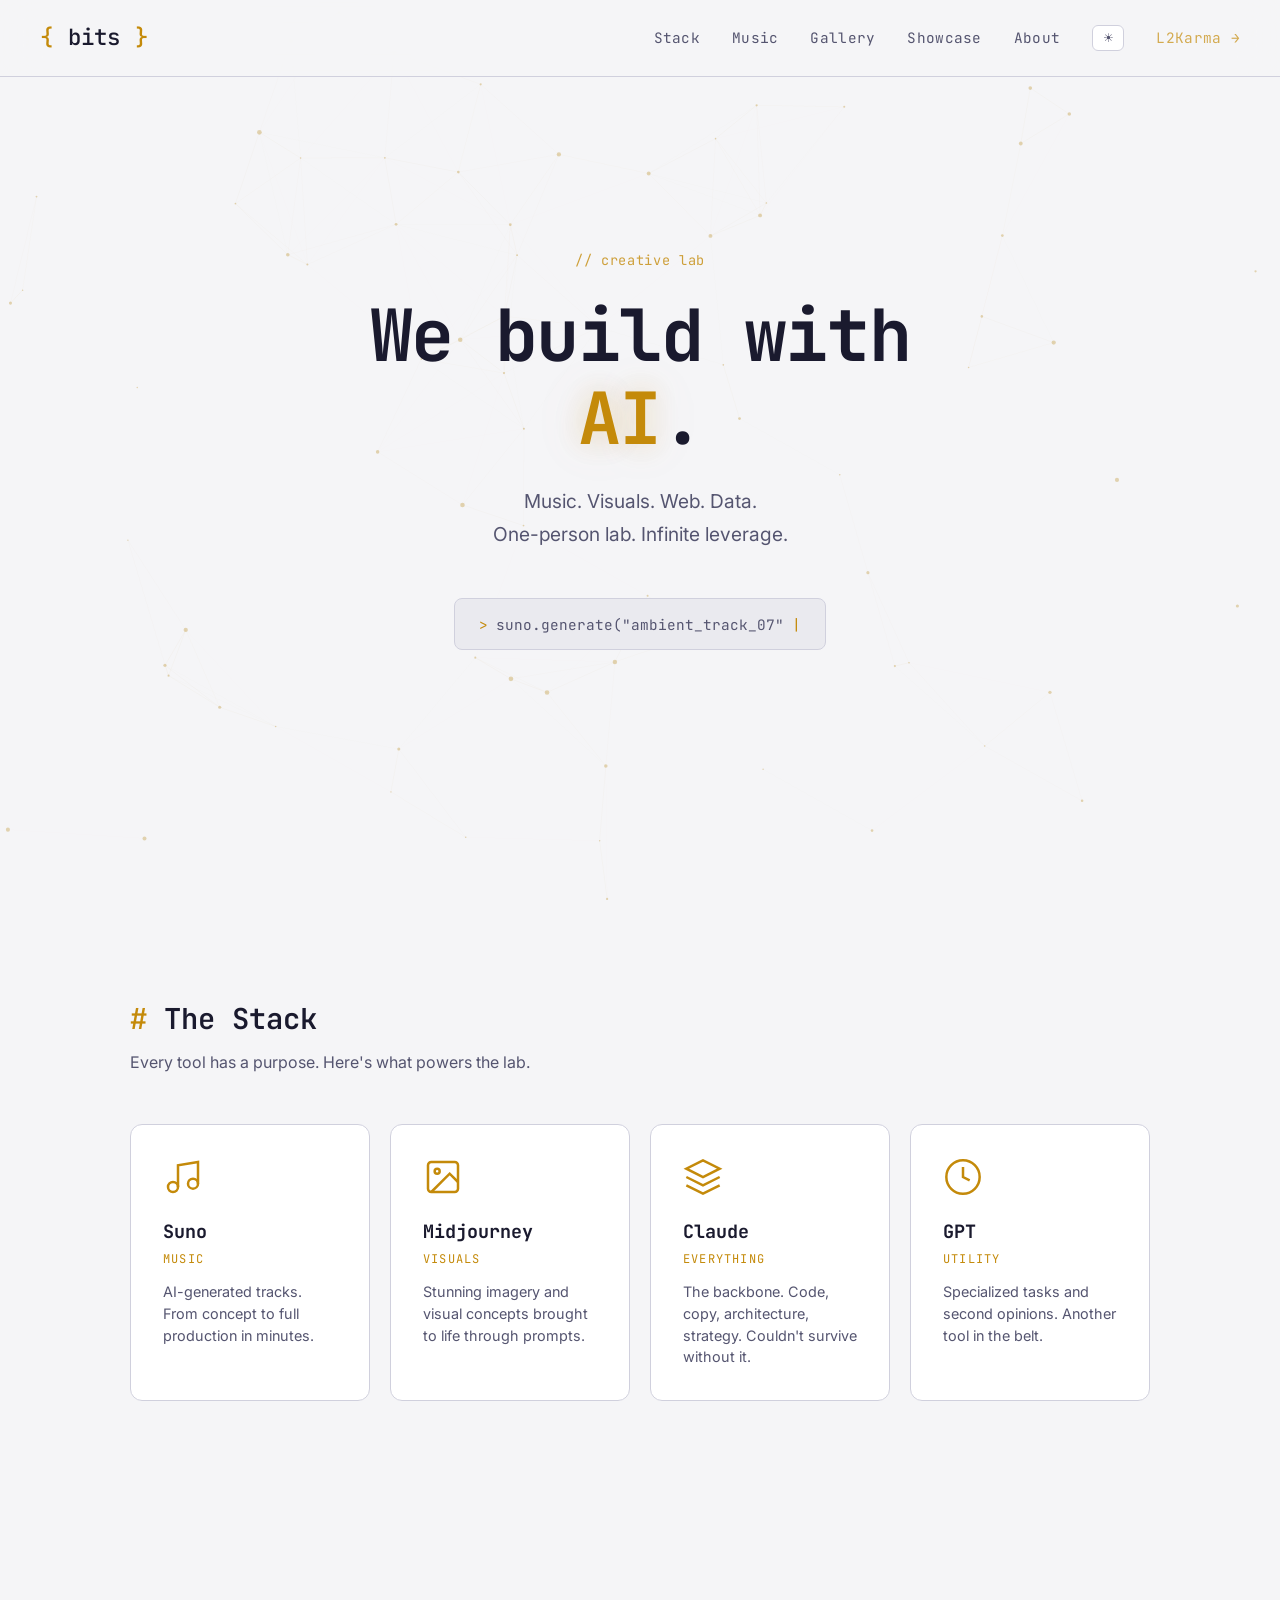
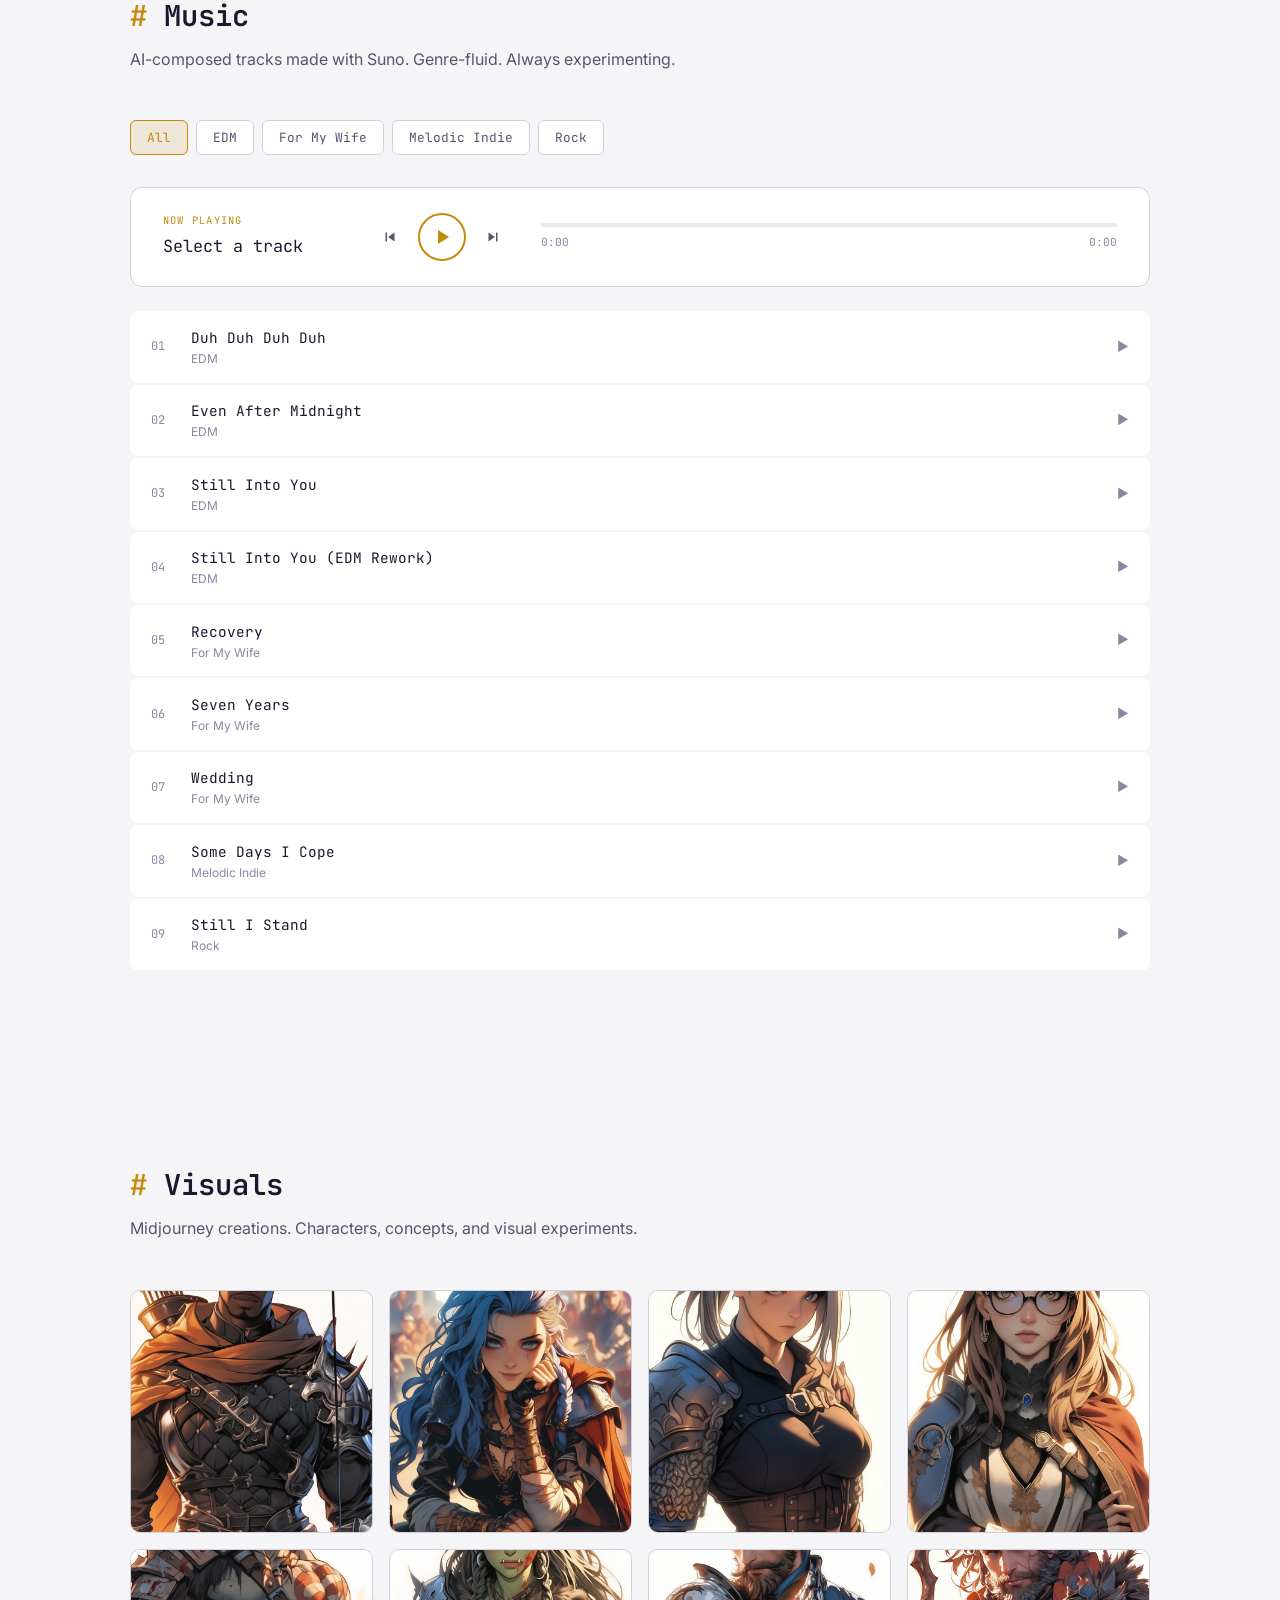
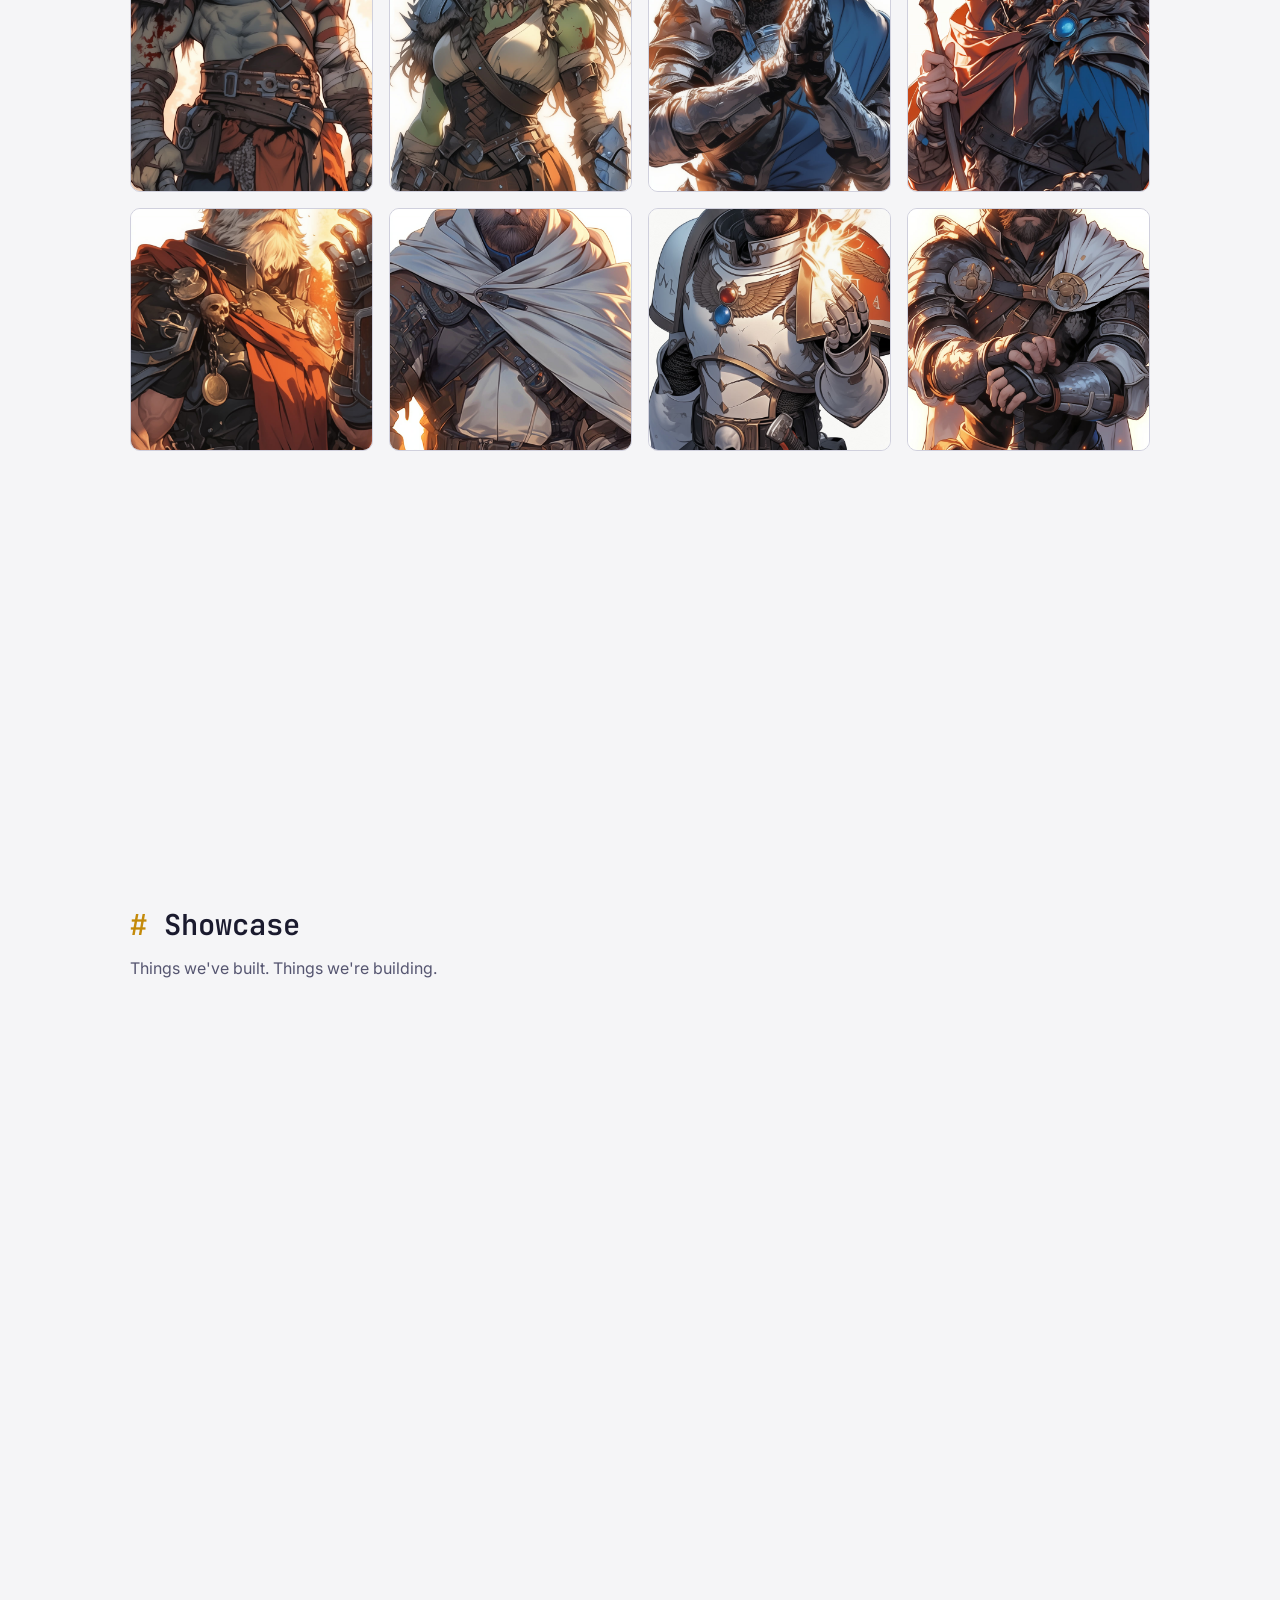
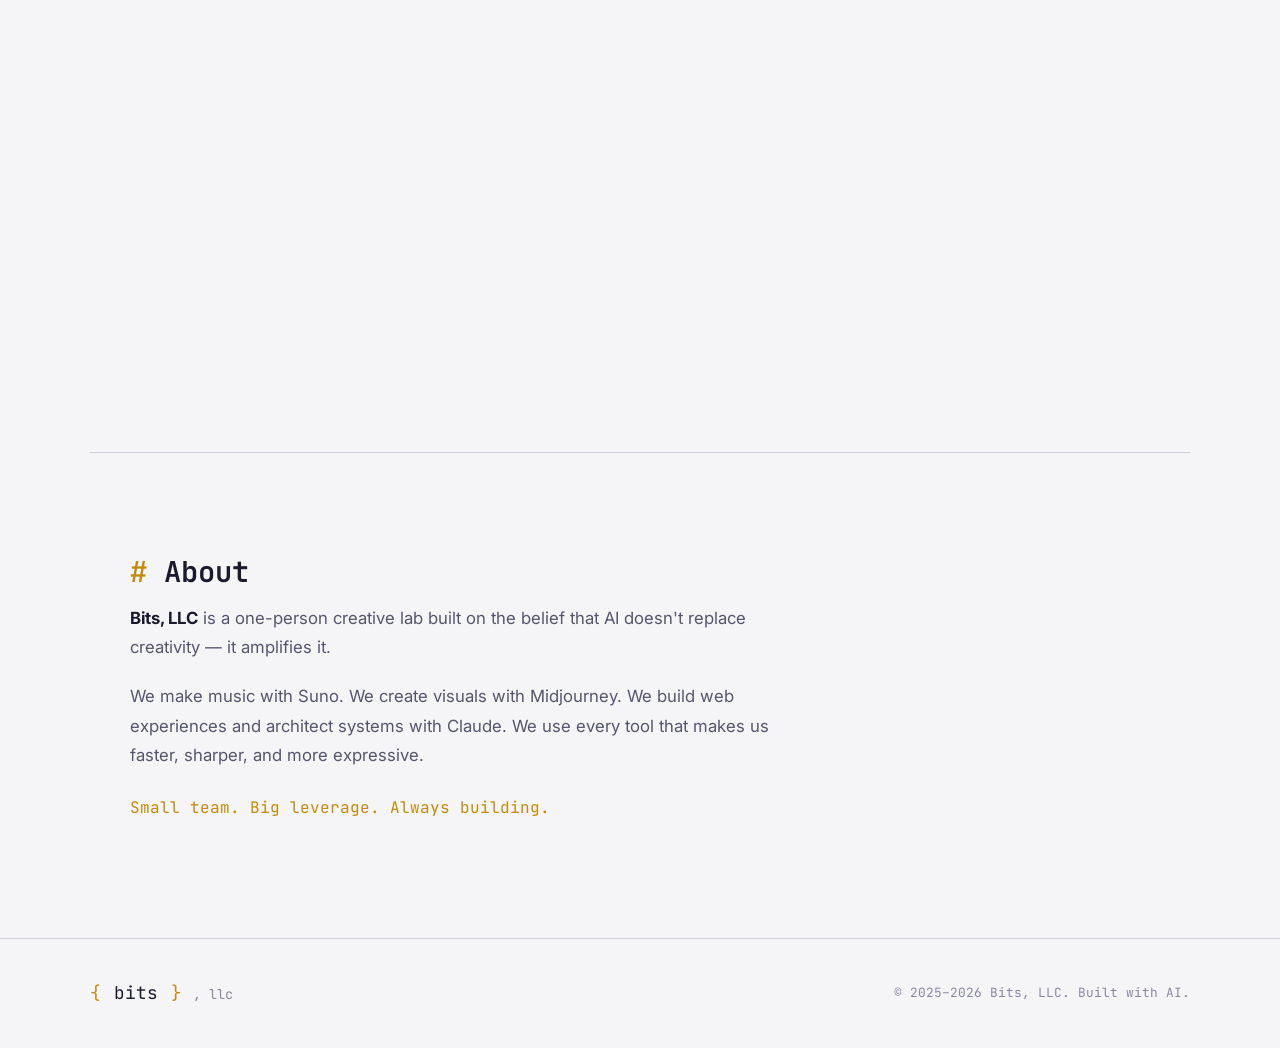
==== commit ea154e5b: "Add Character Engine showcase card with correct description Character Engine is conversational AI fo" ====
--- a/index.html
+++ b/index.html
@@ -26,6 +26,9 @@
       <a href="#gallery">Gallery</a>
       <a href="#showcase">Showcase</a>
       <a href="#about">About</a>
+      <button class="theme-toggle" id="themeToggle" title="Switch theme">
+        <span id="themeIcon">&#9790;</span>
+      </button>
       <a href="https://l2karma.org" class="nav-data-link" target="_blank">L2Karma &rarr;</a>
     </div>
   </nav>
@@ -273,17 +276,80 @@
     <div class="showcase-grid">
 
       <div class="showcase-item featured">
-        <div class="showcase-badge badge-data">Web</div>
-        <h3>Web Experiences</h3>
-        <p>Claude-built sites and tools. L2Karma.org &mdash; a Lineage 2 game server with wiki, parse, and community tools.</p>
+        <div class="showcase-badge badge-platform">Platform</div>
+        <h3>Order</h3>
+        <p>Next-gen communication platform built for performance, privacy, and extensibility. A Discord replacement designed from the ground up.</p>
+        <div class="showcase-tags">
+          <span class="showcase-tag">Rust</span>
+          <span class="showcase-tag">SolidJS</span>
+          <span class="showcase-tag">Tauri</span>
+          <span class="showcase-tag">LiveKit</span>
+          <span class="showcase-tag">PostgreSQL</span>
+          <span class="showcase-tag">ScyllaDB</span>
+          <span class="showcase-tag">Redis</span>
+          <span class="showcase-tag">NATS</span>
+        </div>
+        <div class="showcase-modules">
+          <span class="showcase-module">Forum</span>
+          <span class="showcase-module">Wiki</span>
+          <span class="showcase-module">Kanban</span>
+          <span class="showcase-module">Calendar</span>
+          <span class="showcase-module">Voice/Video</span>
+          <span class="showcase-module">Character Engine</span>
+        </div>
+        <a href="https://order.boord-its.com" target="_blank" class="showcase-link live">Visit Order &rarr;</a>
+      </div>
+
+      <div class="showcase-item">
+        <div class="showcase-badge badge-platform">Platform</div>
+        <h3>Character Engine</h3>
+        <p>Conversational AI that lets you talk with characters you'd never otherwise meet. It can also learn about you through guided conversations, building an emulation that helps you rubber-duck ideas &mdash; or leaves a lasting imprint for the people you love.</p>
+        <div class="showcase-tags">
+          <span class="showcase-tag">AI</span>
+          <span class="showcase-tag">Conversational</span>
+          <span class="showcase-tag">Emulation</span>
+          <span class="showcase-tag">Memory</span>
+        </div>
+        <div class="showcase-modules">
+          <span class="showcase-module">Character Conversations</span>
+          <span class="showcase-module">Self-Discovery &amp; Training</span>
+          <span class="showcase-module">Personal Emulation</span>
+          <span class="showcase-module">Digital Imprint</span>
+        </div>
+        <span class="showcase-link soon">Coming soon &rarr;</span>
+      </div>
+
+      <div class="showcase-item">
+        <div class="showcase-badge badge-data">Data</div>
+        <h3>Data Pipelines</h3>
+        <p>Production ETL orchestration integrating POS systems, loyalty platforms, financial reporting tools, and cloud services. Real-time monitoring dashboard and AI-powered report generation.</p>
+        <div class="showcase-tags">
+          <span class="showcase-tag">POS Systems</span>
+          <span class="showcase-tag">Loyalty APIs</span>
+          <span class="showcase-tag">BI Platforms</span>
+          <span class="showcase-tag">Cloud Services</span>
+          <span class="showcase-tag">Office 365</span>
+        </div>
+        <div class="showcase-modules">
+          <span class="showcase-module">6-Step Async Pipeline</span>
+          <span class="showcase-module">PipelineMonitor Dashboard</span>
+          <span class="showcase-module">AI Report Generator</span>
+        </div>
+        <span class="showcase-link">Internal tooling</span>
+      </div>
+
+      <div class="showcase-item">
+        <div class="showcase-badge badge-web">Web</div>
+        <h3>L2Karma</h3>
+        <p>Claude-built Lineage 2 game server with wiki, parse, and community tools.</p>
         <a href="https://l2karma.org" target="_blank" class="showcase-link live">Visit L2Karma &rarr;</a>
       </div>
 
       <div class="showcase-item">
-        <div class="showcase-badge">Data</div>
-        <h3>Data Pipelines</h3>
-        <p>ETL orchestration, real-time monitoring, and production-grade data architecture.</p>
-        <span class="showcase-link">Coming soon &rarr;</span>
+        <div class="showcase-badge badge-fiction">Fiction</div>
+        <h3>Duskfall</h3>
+        <p>Grimdark siege fantasy.</p>
+        <span class="showcase-link soon">Coming soon &rarr;</span>
       </div>
 
     </div>
@@ -319,7 +385,7 @@
         <span class="logo-bracket">}</span>
         <span class="footer-llc">, llc</span>
       </div>
-      <p class="footer-copy">&copy; 2025 Bits, LLC. Built with AI.</p>
+      <p class="footer-copy">&copy; 2025&ndash;2026 Bits, LLC. Built with AI.</p>
     </div>
   </footer>
 
--- a/styles.css
+++ b/styles.css
@@ -20,9 +20,79 @@
   --border: #2a2a3a;
   --border-hover: #3a3a50;
 
+  --nav-bg: rgba(10, 10, 15, 0.85);
+
   /* Typography */
   --font-mono: 'JetBrains Mono', 'Fira Code', monospace;
   --font-sans: 'Inter', -apple-system, BlinkMacSystemFont, sans-serif;
+}
+
+/* ==========================================================================
+   Theme: Light
+   ========================================================================== */
+
+[data-theme="light"] {
+  --bg-primary: #f5f5f7;
+  --bg-secondary: #eaeaef;
+  --bg-card: #ffffff;
+  --bg-card-hover: #f0f0f5;
+
+  --text-primary: #1a1a2e;
+  --text-secondary: #555570;
+  --text-muted: #8888a0;
+
+  --accent: #c48a0a;
+  --accent-glow: #c48a0a44;
+  --accent-dim: #c48a0a22;
+
+  --border: #d0d0dd;
+  --border-hover: #b0b0c0;
+
+  --nav-bg: rgba(245, 245, 247, 0.9);
+}
+
+/* ==========================================================================
+   Theme: Terminal
+   ========================================================================== */
+
+[data-theme="terminal"] {
+  --bg-primary: #0a0a0a;
+  --bg-secondary: #0f0f0f;
+  --bg-card: #111111;
+  --bg-card-hover: #1a1a1a;
+
+  --text-primary: #33ff33;
+  --text-secondary: #22aa22;
+  --text-muted: #117711;
+
+  --accent: #00ff41;
+  --accent-glow: #00ff4166;
+  --accent-dim: #00ff4133;
+
+  --border: #1a3a1a;
+  --border-hover: #2a5a2a;
+
+  --nav-bg: rgba(10, 10, 10, 0.92);
+
+  --font-sans: 'JetBrains Mono', 'Fira Code', monospace;
+}
+
+[data-theme="terminal"] body::after {
+  content: '';
+  position: fixed;
+  top: 0;
+  left: 0;
+  width: 100%;
+  height: 100%;
+  pointer-events: none;
+  z-index: 9999;
+  background: repeating-linear-gradient(
+    0deg,
+    transparent,
+    transparent 2px,
+    rgba(0, 255, 65, 0.03) 2px,
+    rgba(0, 255, 65, 0.03) 4px
+  );
 }
 
 /* Reset */
@@ -70,7 +140,7 @@
   justify-content: space-between;
   align-items: center;
   padding: 1.25rem 2.5rem;
-  background: rgba(10, 10, 15, 0.85);
+  background: var(--nav-bg);
   backdrop-filter: blur(20px);
   border-bottom: 1px solid var(--border);
 }
@@ -118,6 +188,28 @@
 
 .nav-data-link:hover {
   opacity: 1 !important;
+}
+
+/* Theme Toggle */
+.theme-toggle {
+  background: var(--bg-card);
+  border: 1px solid var(--border);
+  border-radius: 6px;
+  padding: 0.4rem 0.6rem;
+  cursor: pointer;
+  color: var(--text-secondary);
+  font-family: var(--font-mono);
+  font-size: 0.75rem;
+  transition: all 0.25s ease;
+  display: flex;
+  align-items: center;
+  gap: 0.35rem;
+  line-height: 1;
+}
+
+.theme-toggle:hover {
+  border-color: var(--border-hover);
+  color: var(--text-primary);
 }
 
 /* ==========================================================================
@@ -308,7 +400,7 @@
 
 .showcase-grid {
   display: grid;
-  grid-template-columns: repeat(auto-fit, minmax(260px, 1fr));
+  grid-template-columns: repeat(2, 1fr);
   gap: 1.25rem;
 }
 
@@ -328,6 +420,7 @@
 }
 
 .showcase-item.featured {
+  grid-column: 1 / -1;
   border-color: var(--accent-dim);
 }
 
@@ -384,6 +477,67 @@
   text-shadow: 0 0 10px var(--accent-glow);
 }
 
+.showcase-link.soon {
+  color: var(--text-muted);
+  font-style: italic;
+}
+
+/* Showcase tech tags */
+.showcase-tags {
+  display: flex;
+  flex-wrap: wrap;
+  gap: 0.4rem;
+  margin-bottom: 1rem;
+}
+
+.showcase-tag {
+  font-family: var(--font-mono);
+  font-size: 0.65rem;
+  padding: 0.2rem 0.5rem;
+  background: var(--bg-secondary);
+  border: 1px solid var(--border);
+  border-radius: 4px;
+  color: var(--text-muted);
+  letter-spacing: 0.03em;
+}
+
+/* Showcase module highlights */
+.showcase-modules {
+  display: flex;
+  flex-wrap: wrap;
+  gap: 0.5rem;
+  margin-bottom: 1rem;
+}
+
+.showcase-module {
+  font-family: var(--font-mono);
+  font-size: 0.7rem;
+  color: var(--accent);
+  opacity: 0.8;
+}
+
+.showcase-module::before {
+  content: '>';
+  margin-right: 0.3rem;
+  opacity: 0.5;
+}
+
+/* Badge variants */
+.badge-platform {
+  color: #8b5cf6;
+  background: rgba(139, 92, 246, 0.15);
+}
+
+.badge-web {
+  color: #3b82f6;
+  background: rgba(59, 130, 246, 0.15);
+}
+
+.badge-fiction {
+  color: #ef4444;
+  background: rgba(239, 68, 68, 0.15);
+}
+
 /* ==========================================================================
    Music Player
    ========================================================================== */
@@ -849,6 +1003,14 @@
     justify-content: center;
   }
 
+  .showcase-grid {
+    grid-template-columns: 1fr;
+  }
+
+  .showcase-item.featured {
+    grid-column: auto;
+  }
+
   .gallery-grid {
     grid-template-columns: repeat(auto-fill, minmax(150px, 1fr));
   }
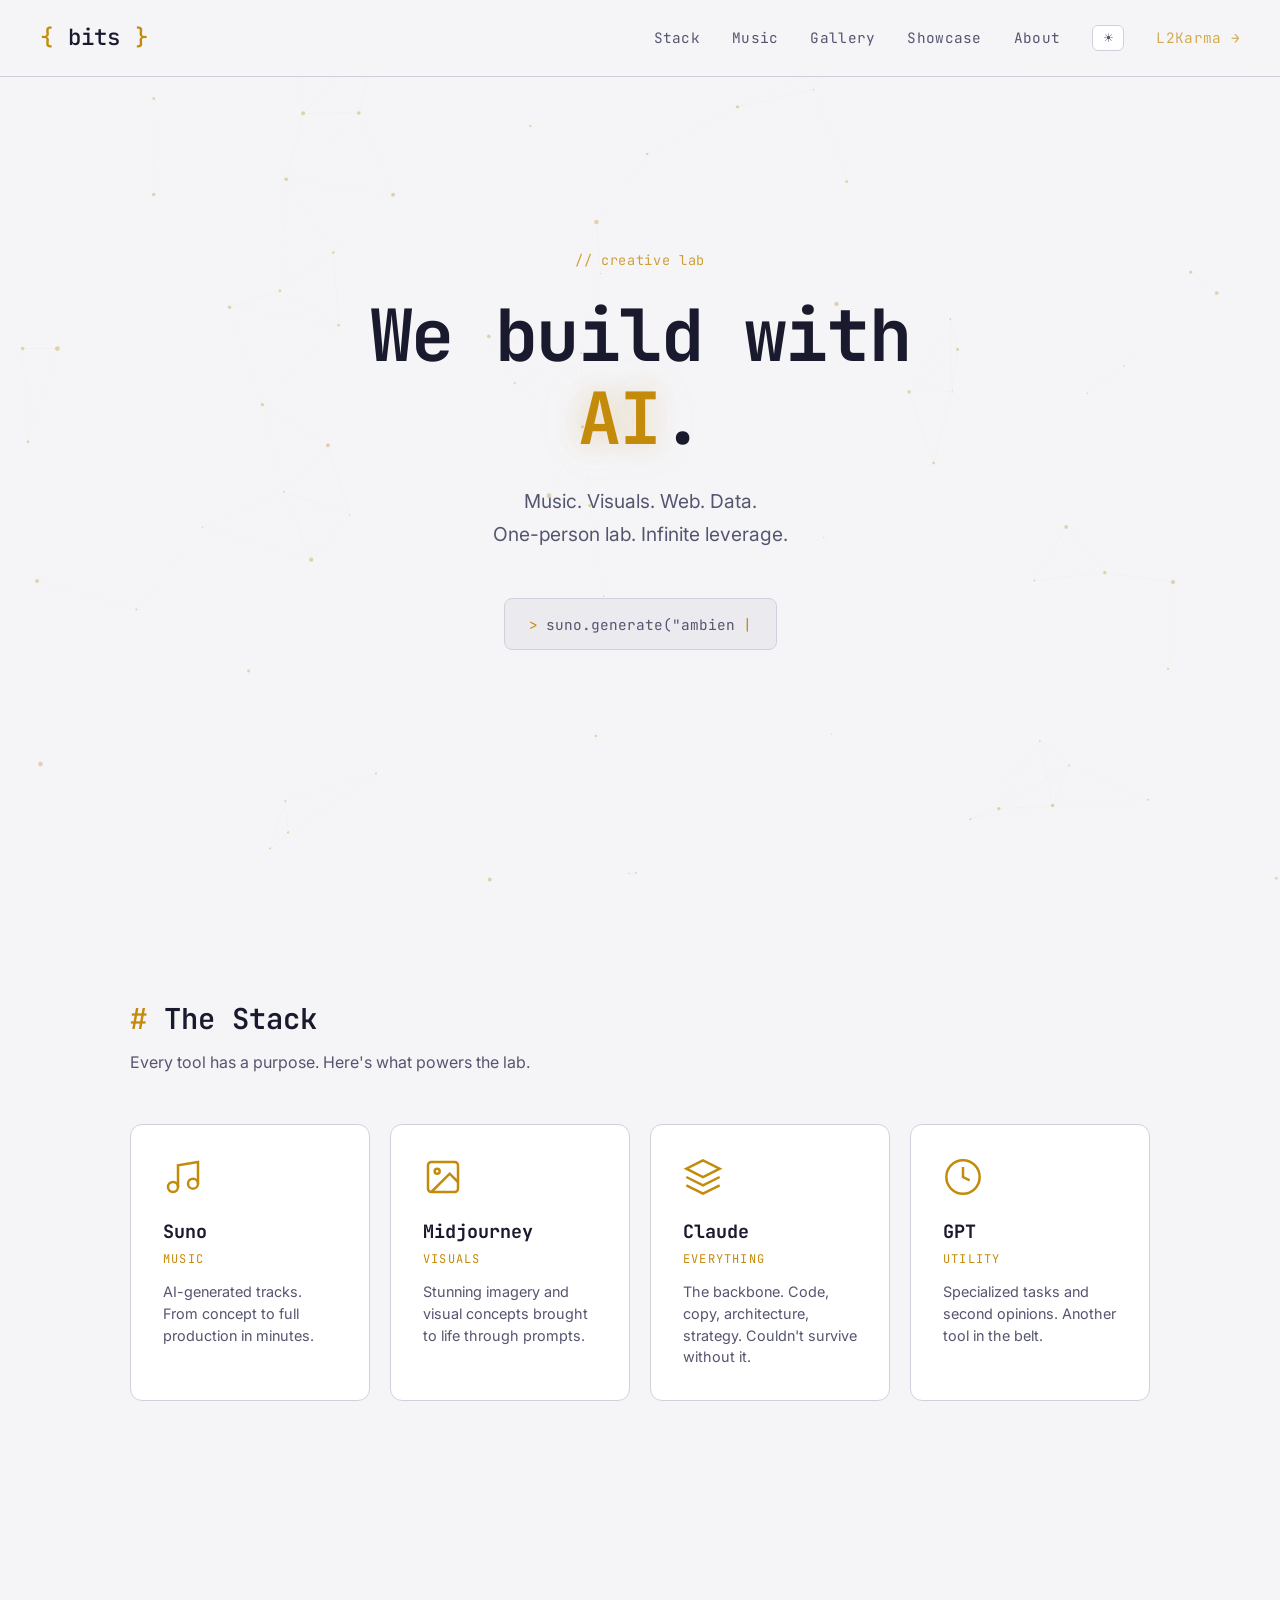
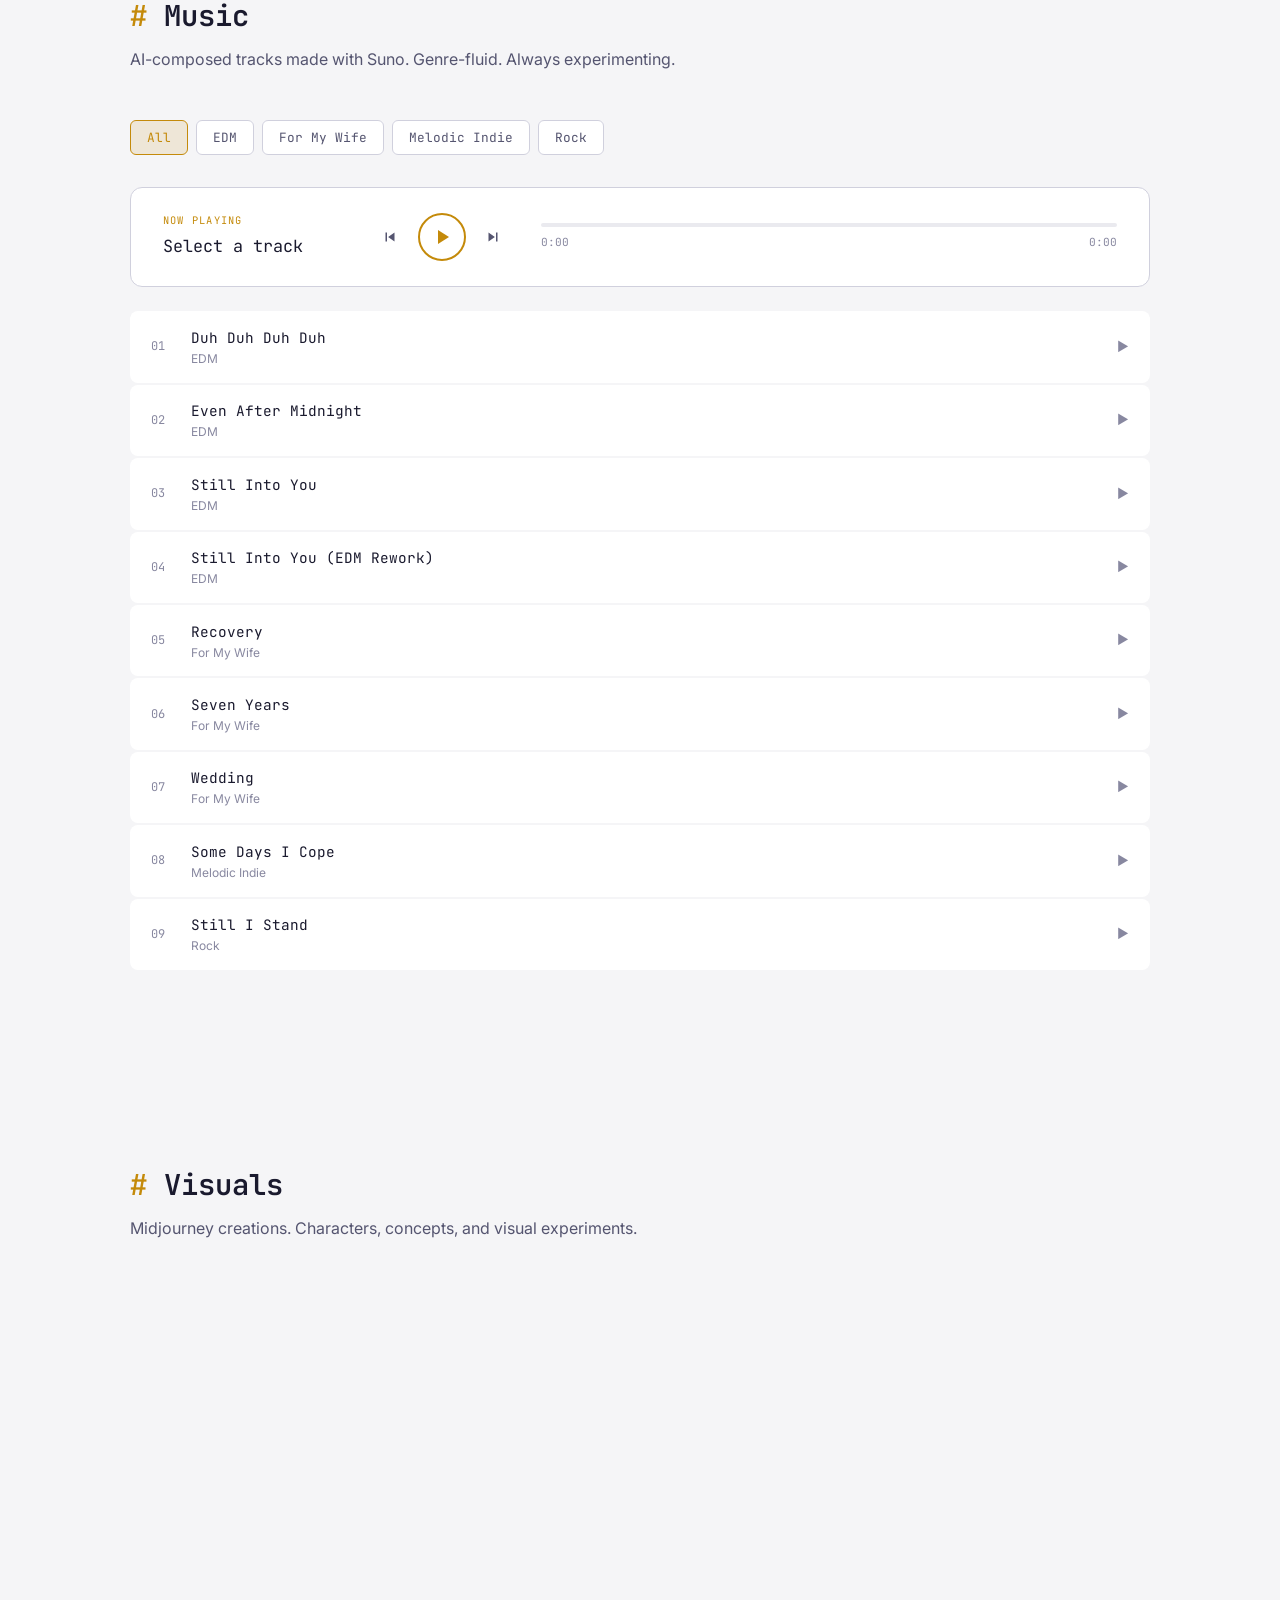
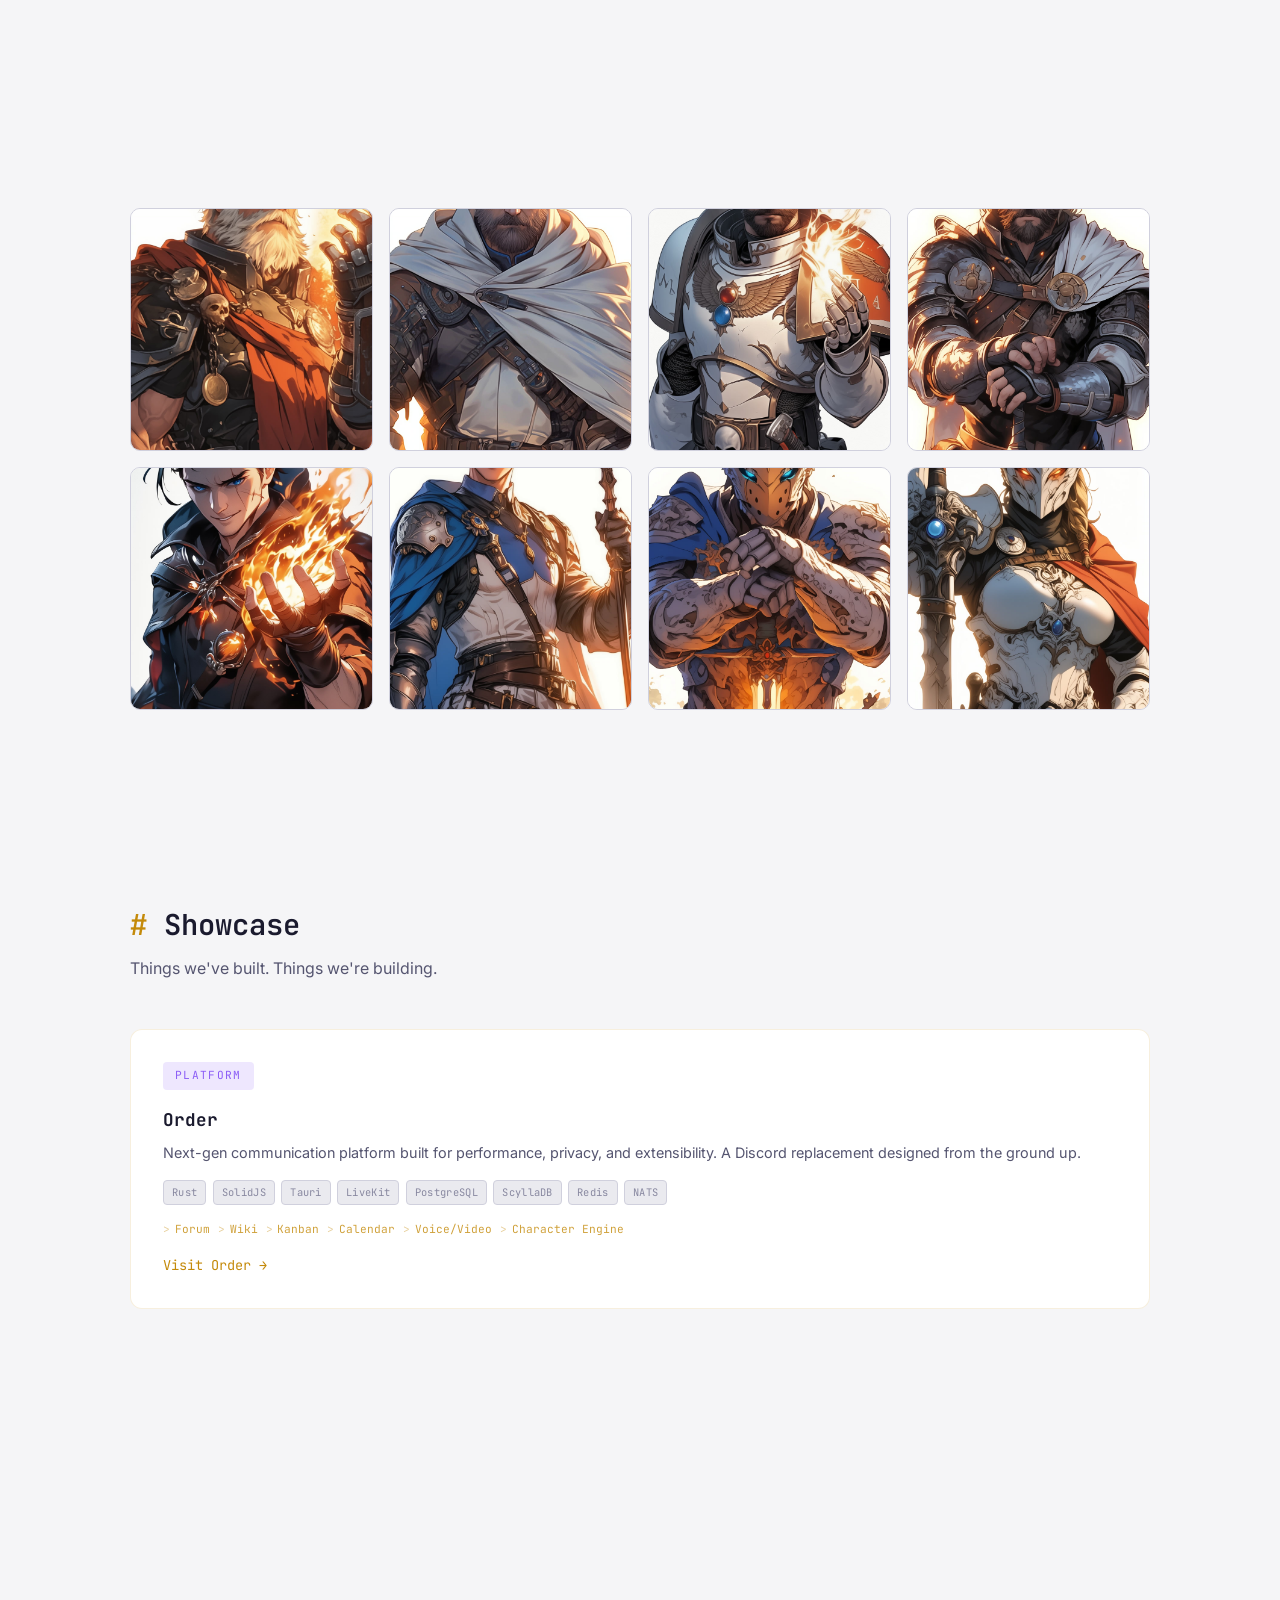
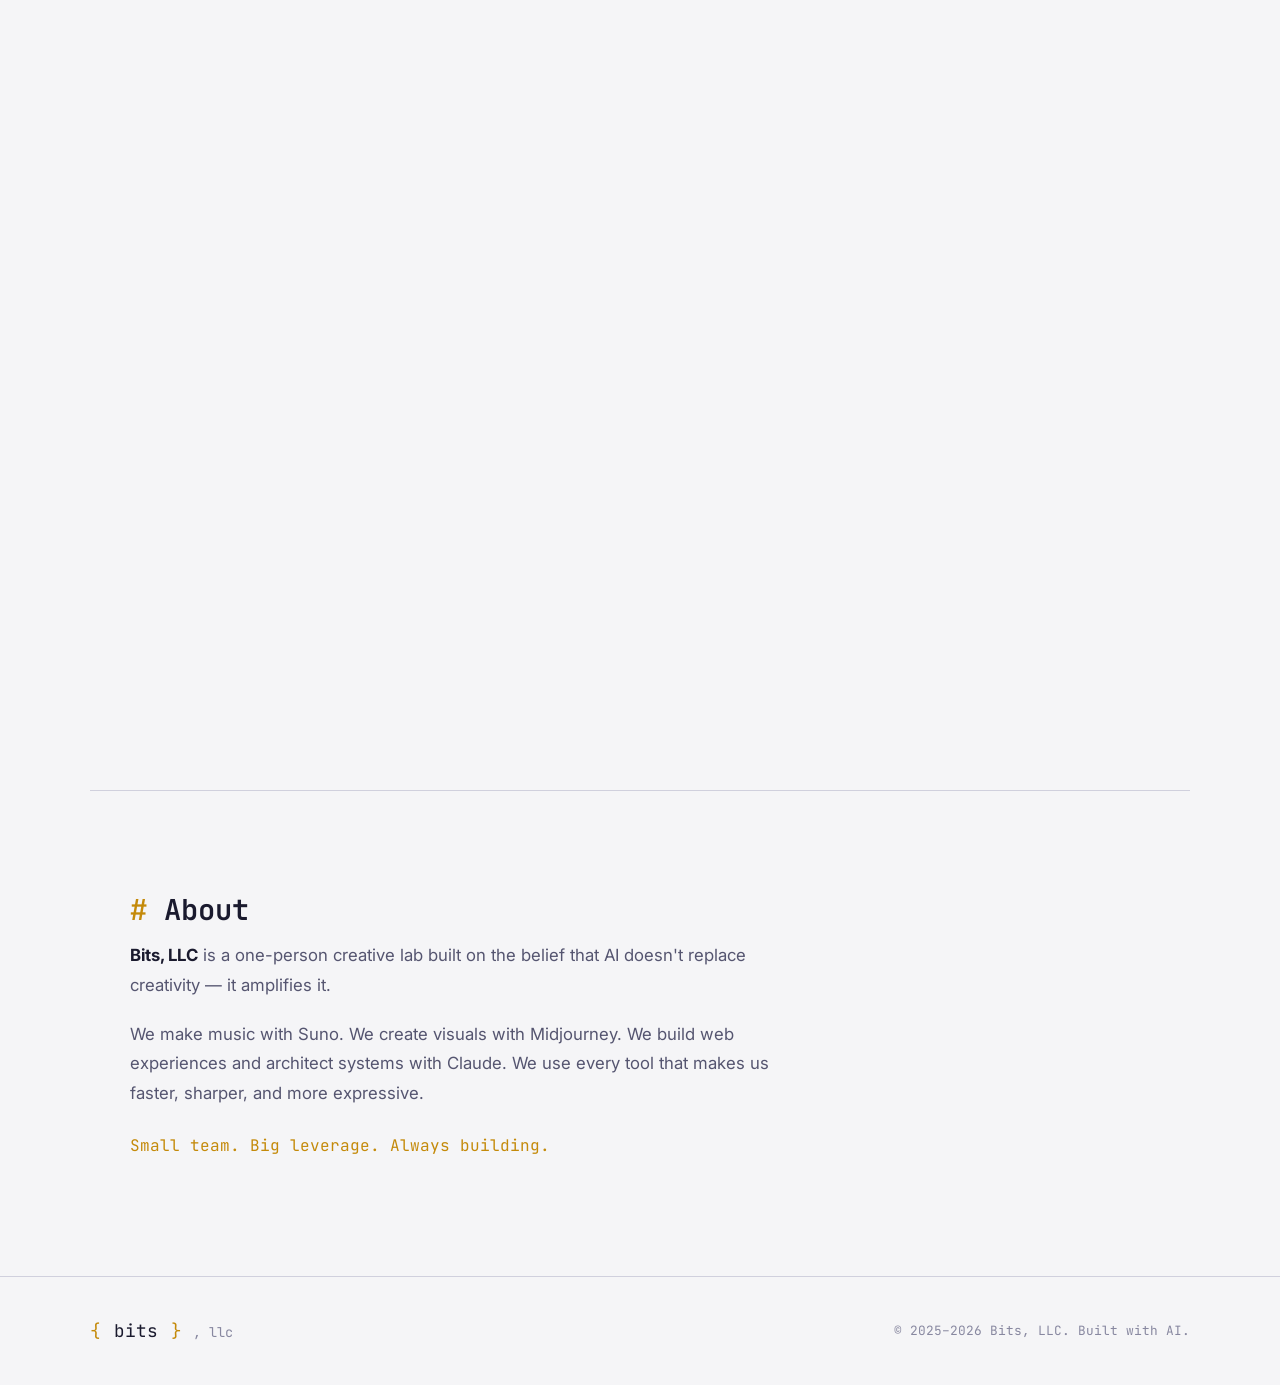
==== commit 5c566e64: "Fix Character Engine description and update branding - Character Engine: replaced tabletop RPG descr" ====
--- a/index.html
+++ b/index.html
@@ -301,18 +301,39 @@
       </div>
 
       <div class="showcase-item">
-        <div class="showcase-badge badge-platform">Platform</div>
+        <div class="showcase-badge badge-saas">SaaS</div>
+        <h3>Reporting Engine</h3>
+        <p>Self-hosted reporting platform with AI-powered financial analysis. Natural language queries against your data warehouse, BYO dashboards with drag-and-drop widgets, and multi-tenant database connections.</p>
+        <div class="showcase-tags">
+          <span class="showcase-tag">Flask</span>
+          <span class="showcase-tag">React</span>
+          <span class="showcase-tag">Claude API</span>
+          <span class="showcase-tag">PostgreSQL</span>
+          <span class="showcase-tag">ECharts</span>
+          <span class="showcase-tag">Docker</span>
+        </div>
+        <div class="showcase-modules">
+          <span class="showcase-module">3-Layer LLM Agent</span>
+          <span class="showcase-module">BYO Dashboards</span>
+          <span class="showcase-module">Multi-Tenant DB</span>
+          <span class="showcase-module">Dual OAuth</span>
+        </div>
+        <a href="https://reporting.boord-its.com" target="_blank" class="showcase-link live">Visit Reporting Engine &rarr;</a>
+      </div>
+
+      <div class="showcase-item">
+        <div class="showcase-badge badge-platform">AI</div>
         <h3>Character Engine</h3>
         <p>Conversational AI that lets you talk with characters you'd never otherwise meet. It can also learn about you through guided conversations, building an emulation that helps you rubber-duck ideas &mdash; or leaves a lasting imprint for the people you love.</p>
         <div class="showcase-tags">
-          <span class="showcase-tag">AI</span>
-          <span class="showcase-tag">Conversational</span>
+          <span class="showcase-tag">Claude API</span>
+          <span class="showcase-tag">Conversational AI</span>
+          <span class="showcase-tag">Memory</span>
           <span class="showcase-tag">Emulation</span>
-          <span class="showcase-tag">Memory</span>
         </div>
         <div class="showcase-modules">
           <span class="showcase-module">Character Conversations</span>
-          <span class="showcase-module">Self-Discovery &amp; Training</span>
+          <span class="showcase-module">Self-Discovery</span>
           <span class="showcase-module">Personal Emulation</span>
           <span class="showcase-module">Digital Imprint</span>
         </div>
@@ -322,17 +343,17 @@
       <div class="showcase-item">
         <div class="showcase-badge badge-data">Data</div>
         <h3>Data Pipelines</h3>
-        <p>Production ETL orchestration integrating POS systems, loyalty platforms, financial reporting tools, and cloud services. Real-time monitoring dashboard and AI-powered report generation.</p>
+        <p>Production ETL orchestration integrating POS systems, loyalty platforms, financial reporting tools, and cloud services. Real-time monitoring and AI-powered report generation.</p>
         <div class="showcase-tags">
-          <span class="showcase-tag">POS Systems</span>
-          <span class="showcase-tag">Loyalty APIs</span>
-          <span class="showcase-tag">BI Platforms</span>
-          <span class="showcase-tag">Cloud Services</span>
-          <span class="showcase-tag">Office 365</span>
+          <span class="showcase-tag">Python</span>
+          <span class="showcase-tag">SSRS</span>
+          <span class="showcase-tag">OData</span>
+          <span class="showcase-tag">PostgreSQL</span>
+          <span class="showcase-tag">Power BI</span>
         </div>
         <div class="showcase-modules">
           <span class="showcase-module">6-Step Async Pipeline</span>
-          <span class="showcase-module">PipelineMonitor Dashboard</span>
+          <span class="showcase-module">Pipeline Monitor</span>
           <span class="showcase-module">AI Report Generator</span>
         </div>
         <span class="showcase-link">Internal tooling</span>
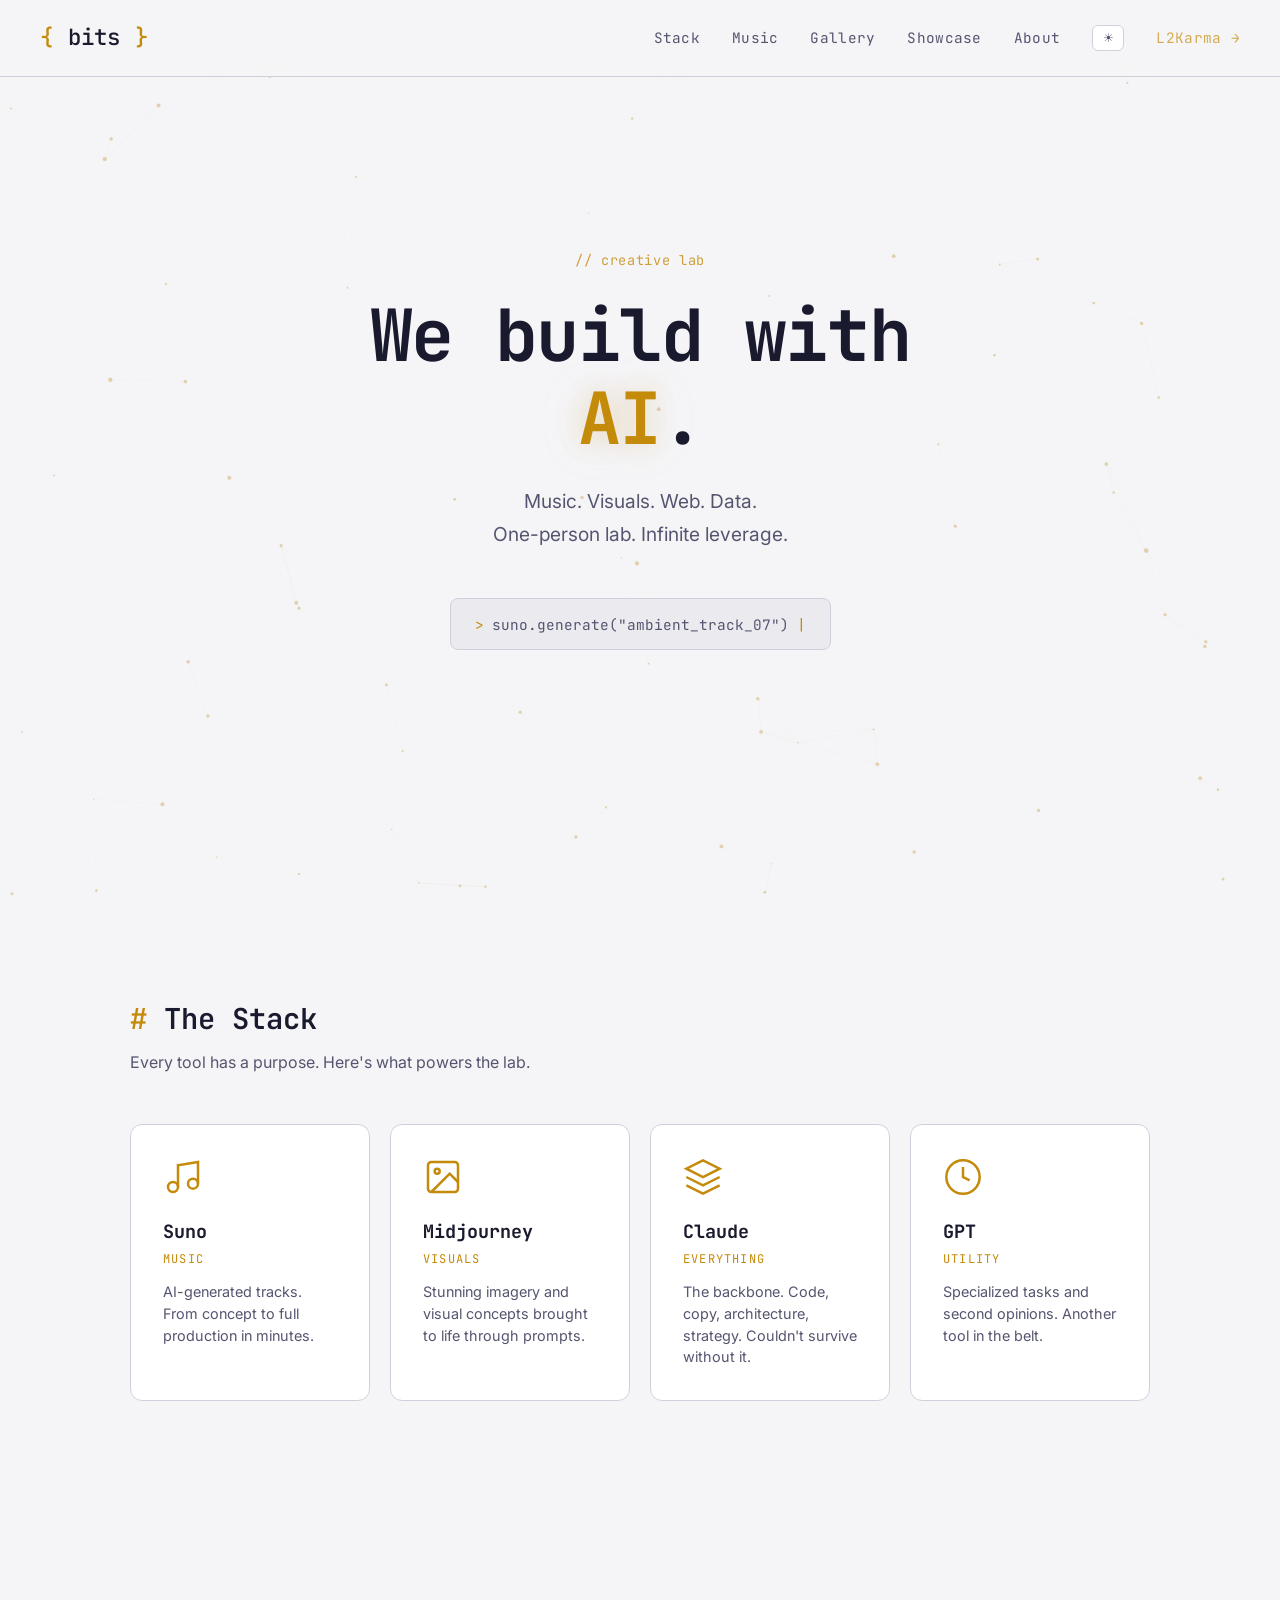
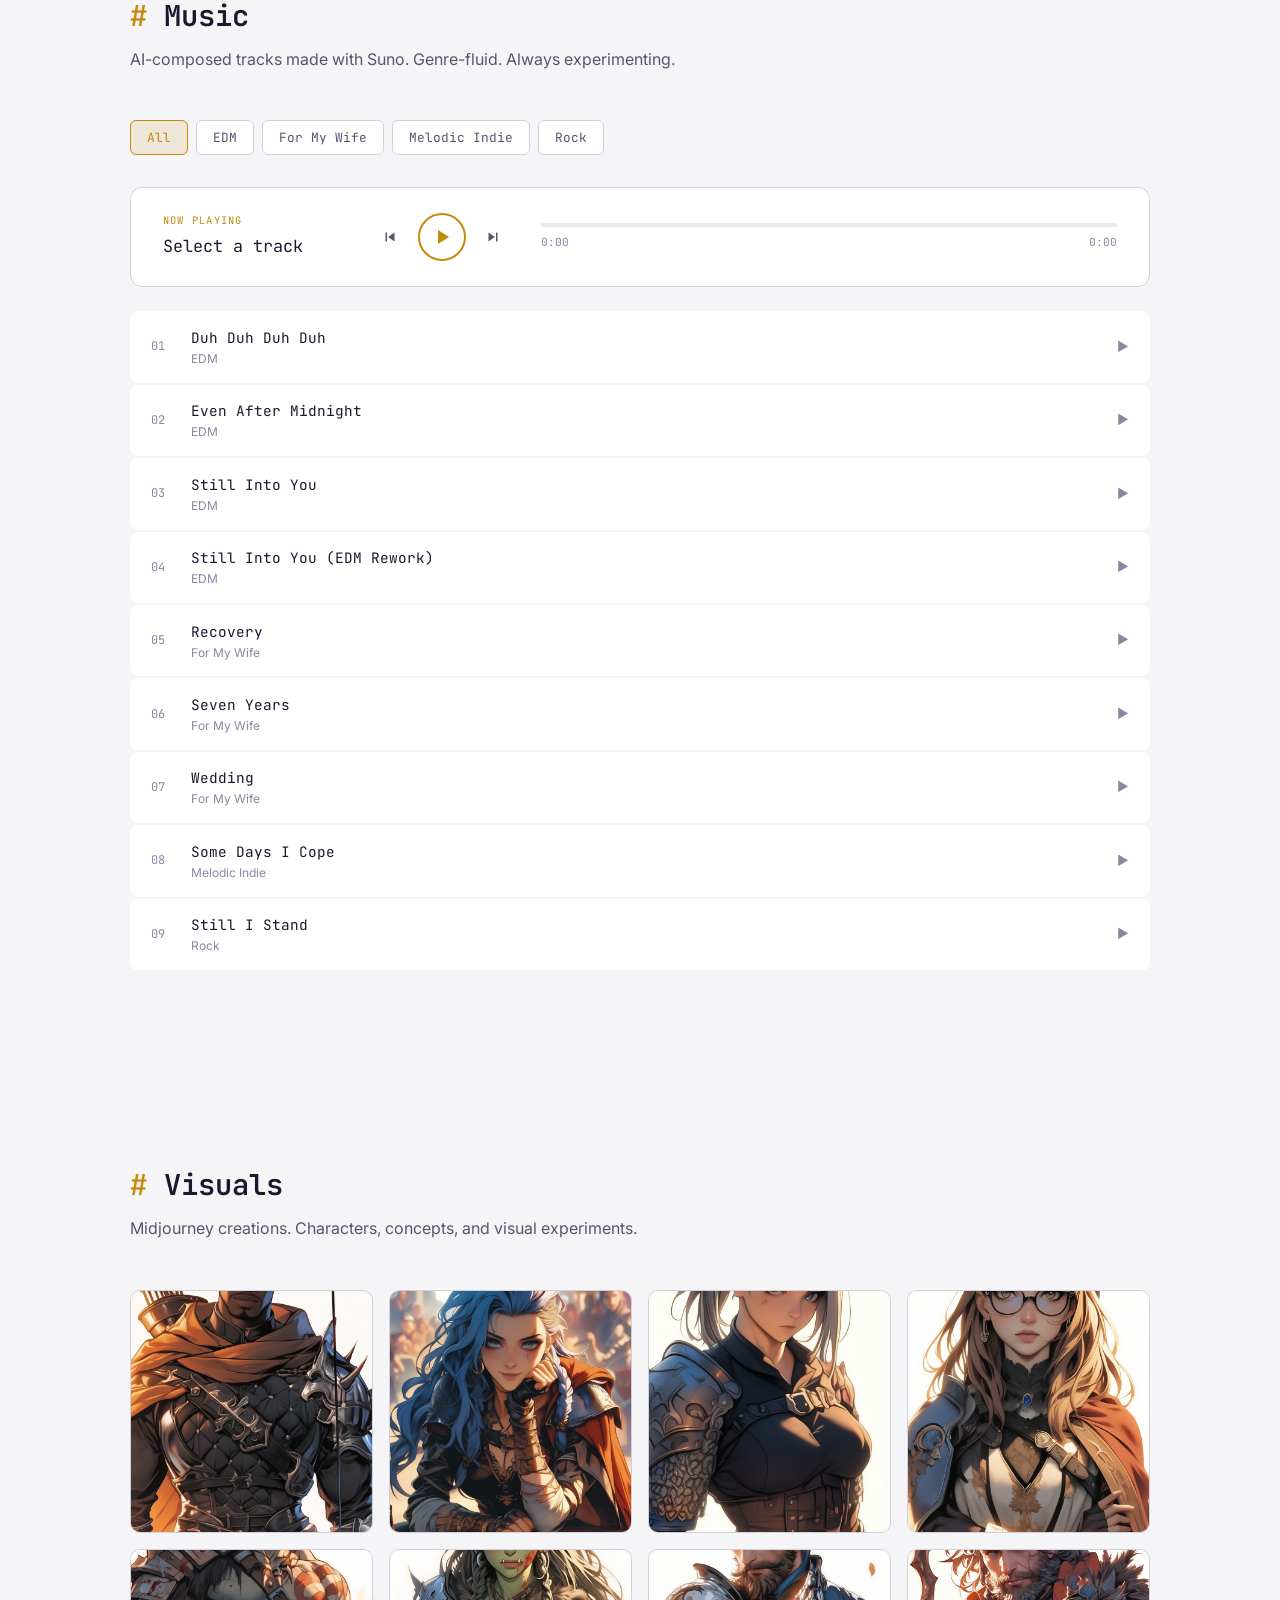
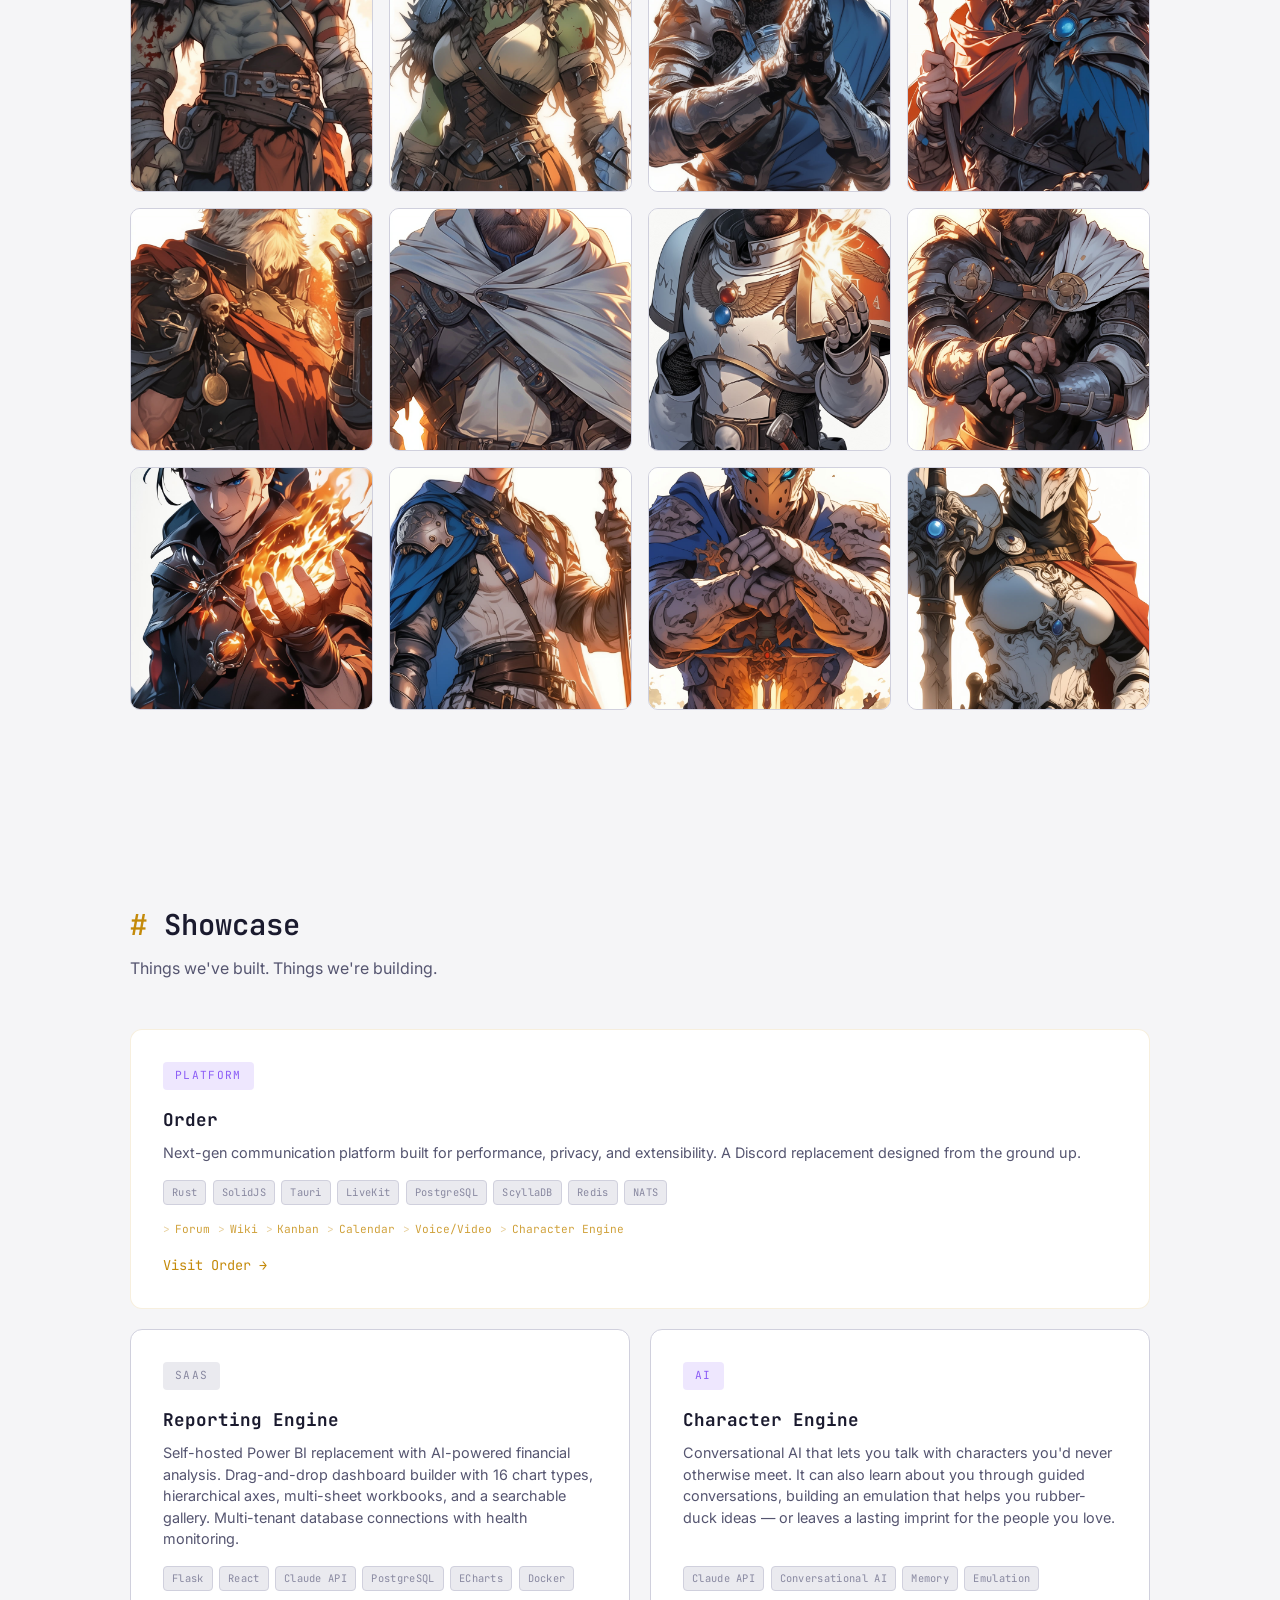
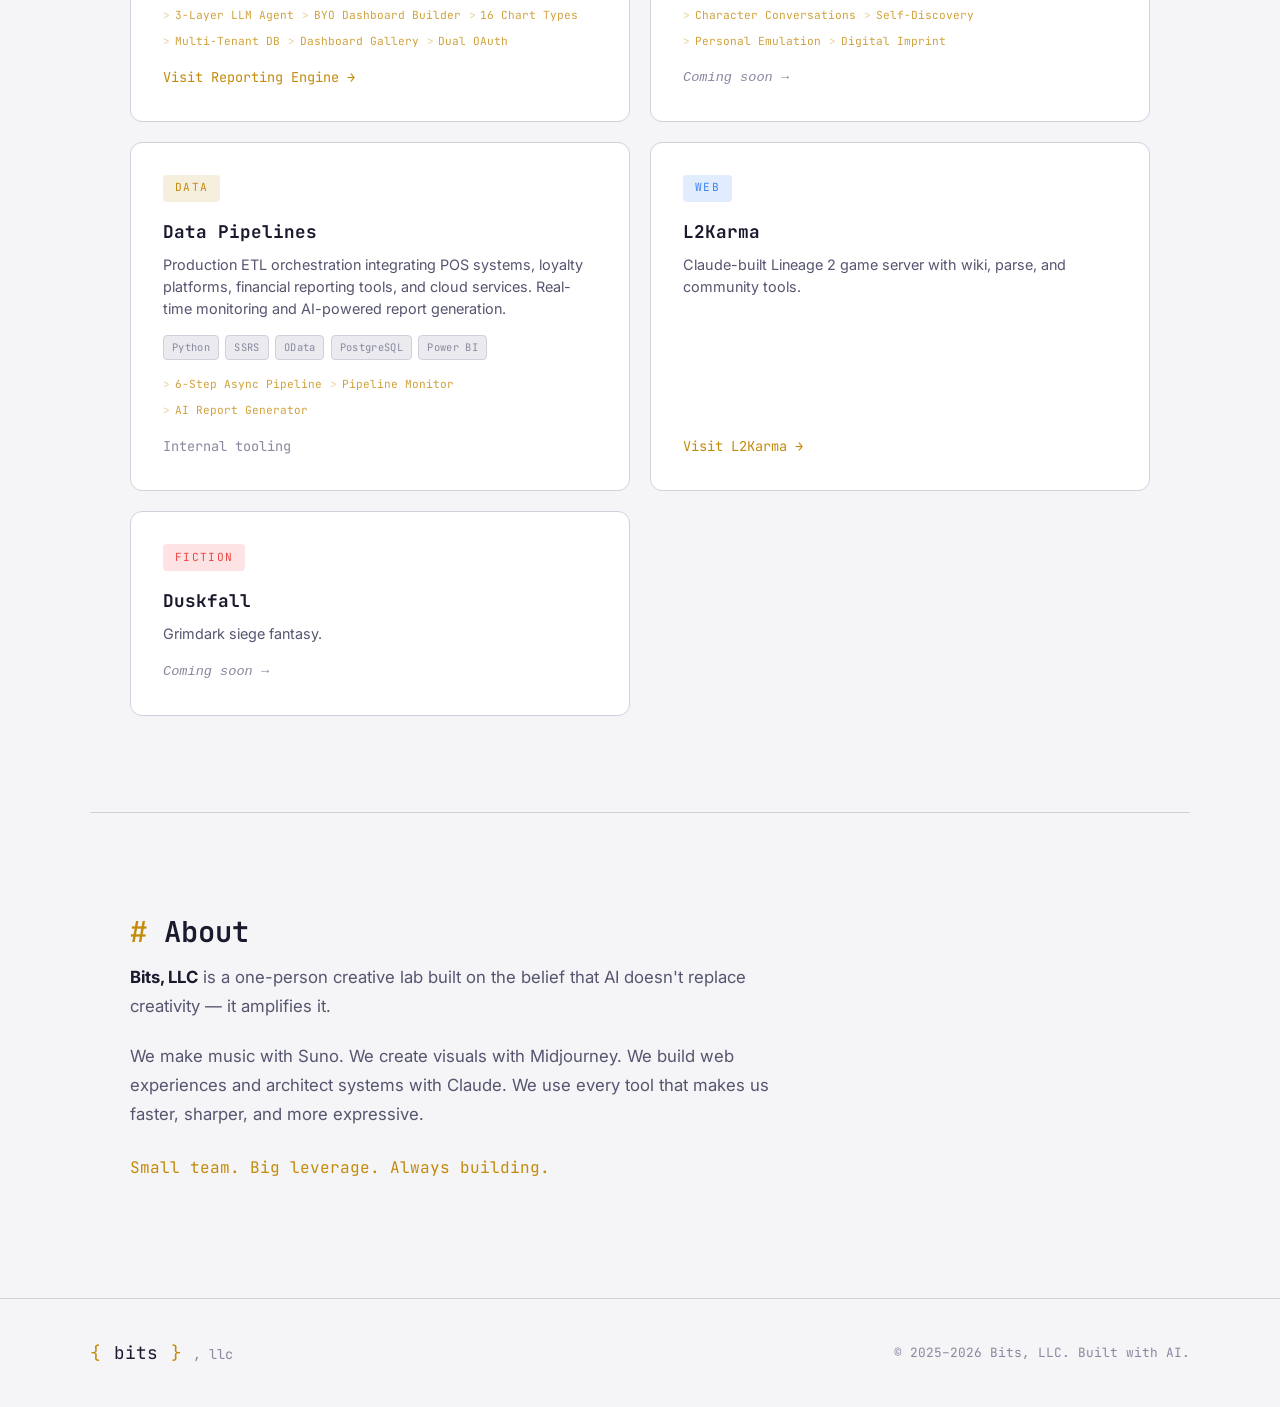
==== commit d68e43bf: "docs: update Reporting Engine showcase with BYO dashboard builder features Reflects current state: 1" ====
--- a/index.html
+++ b/index.html
@@ -303,7 +303,7 @@
       <div class="showcase-item">
         <div class="showcase-badge badge-saas">SaaS</div>
         <h3>Reporting Engine</h3>
-        <p>Self-hosted reporting platform with AI-powered financial analysis. Natural language queries against your data warehouse, BYO dashboards with drag-and-drop widgets, and multi-tenant database connections.</p>
+        <p>Self-hosted Power BI replacement with AI-powered financial analysis. Drag-and-drop dashboard builder with 16 chart types, hierarchical axes, multi-sheet workbooks, and a searchable gallery. Multi-tenant database connections with health monitoring.</p>
         <div class="showcase-tags">
           <span class="showcase-tag">Flask</span>
           <span class="showcase-tag">React</span>
@@ -314,8 +314,10 @@
         </div>
         <div class="showcase-modules">
           <span class="showcase-module">3-Layer LLM Agent</span>
-          <span class="showcase-module">BYO Dashboards</span>
+          <span class="showcase-module">BYO Dashboard Builder</span>
+          <span class="showcase-module">16 Chart Types</span>
           <span class="showcase-module">Multi-Tenant DB</span>
+          <span class="showcase-module">Dashboard Gallery</span>
           <span class="showcase-module">Dual OAuth</span>
         </div>
         <a href="https://reporting.boord-its.com" target="_blank" class="showcase-link live">Visit Reporting Engine &rarr;</a>
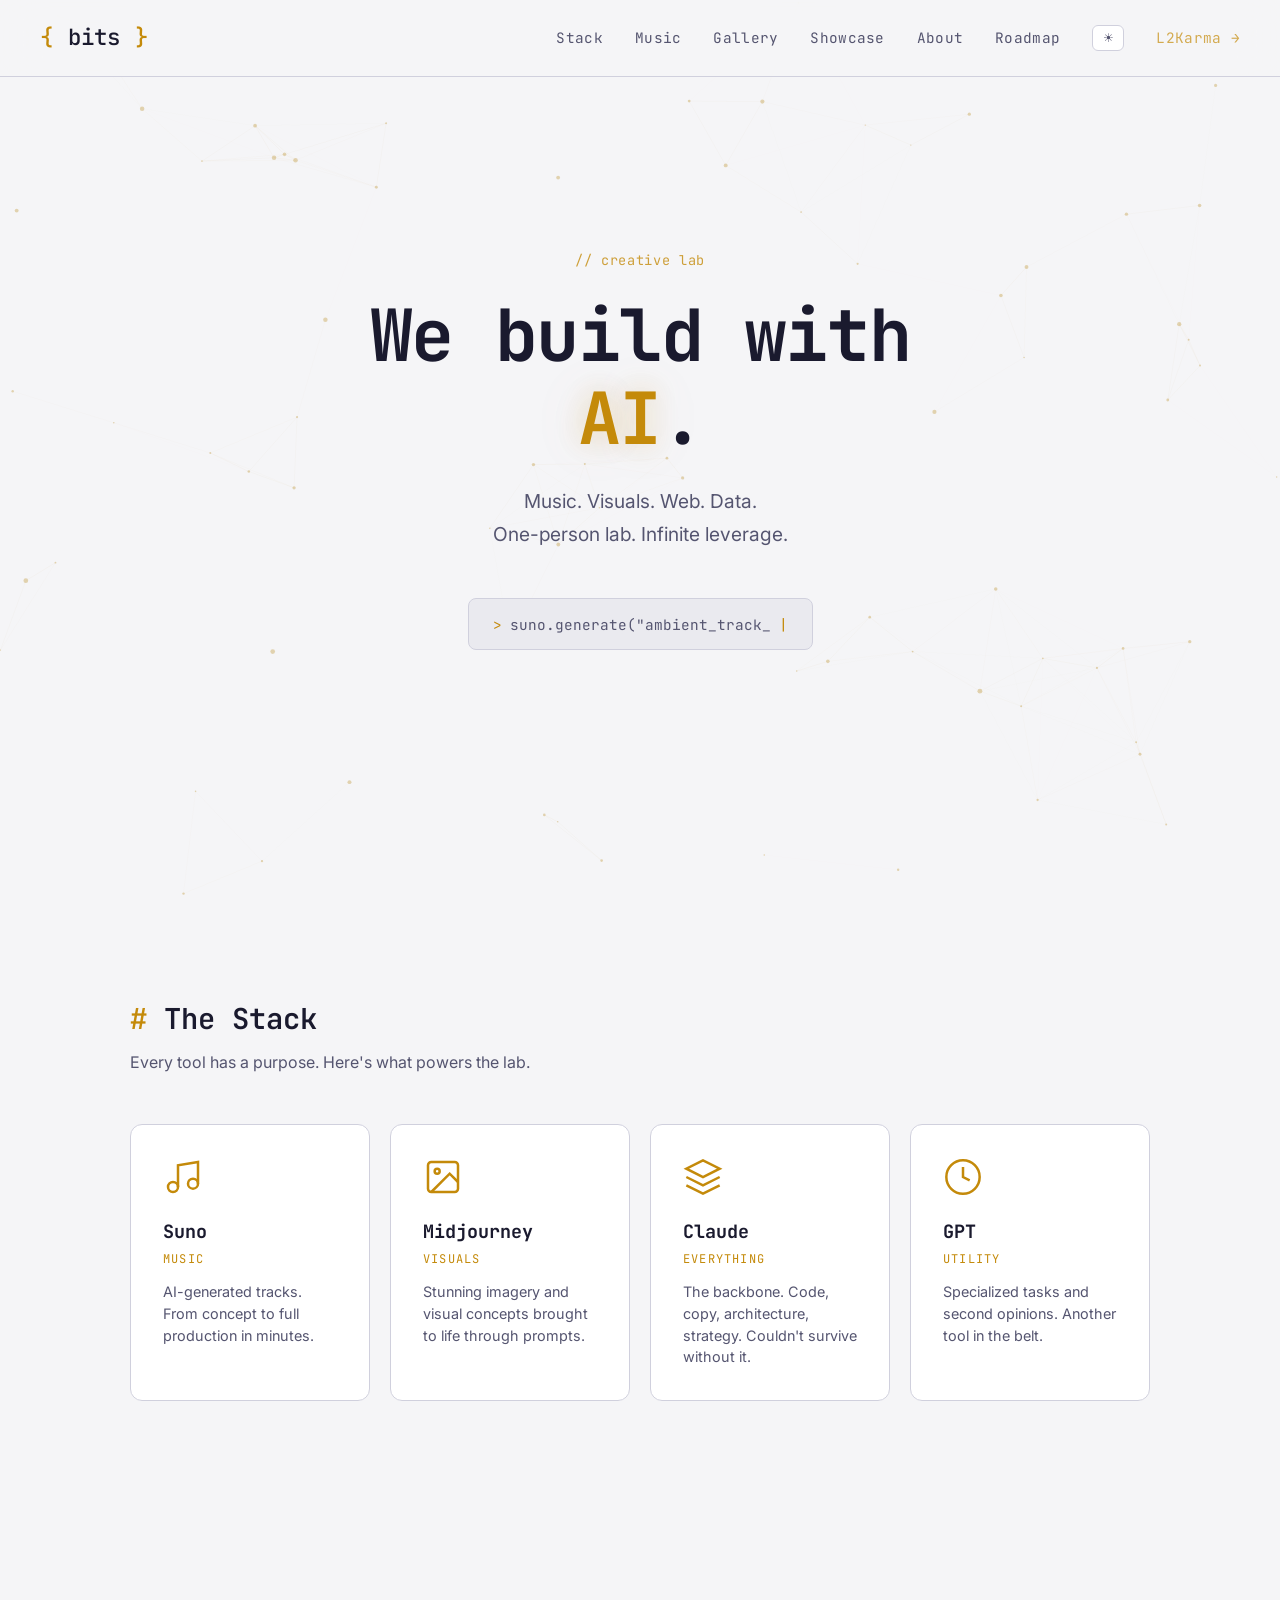
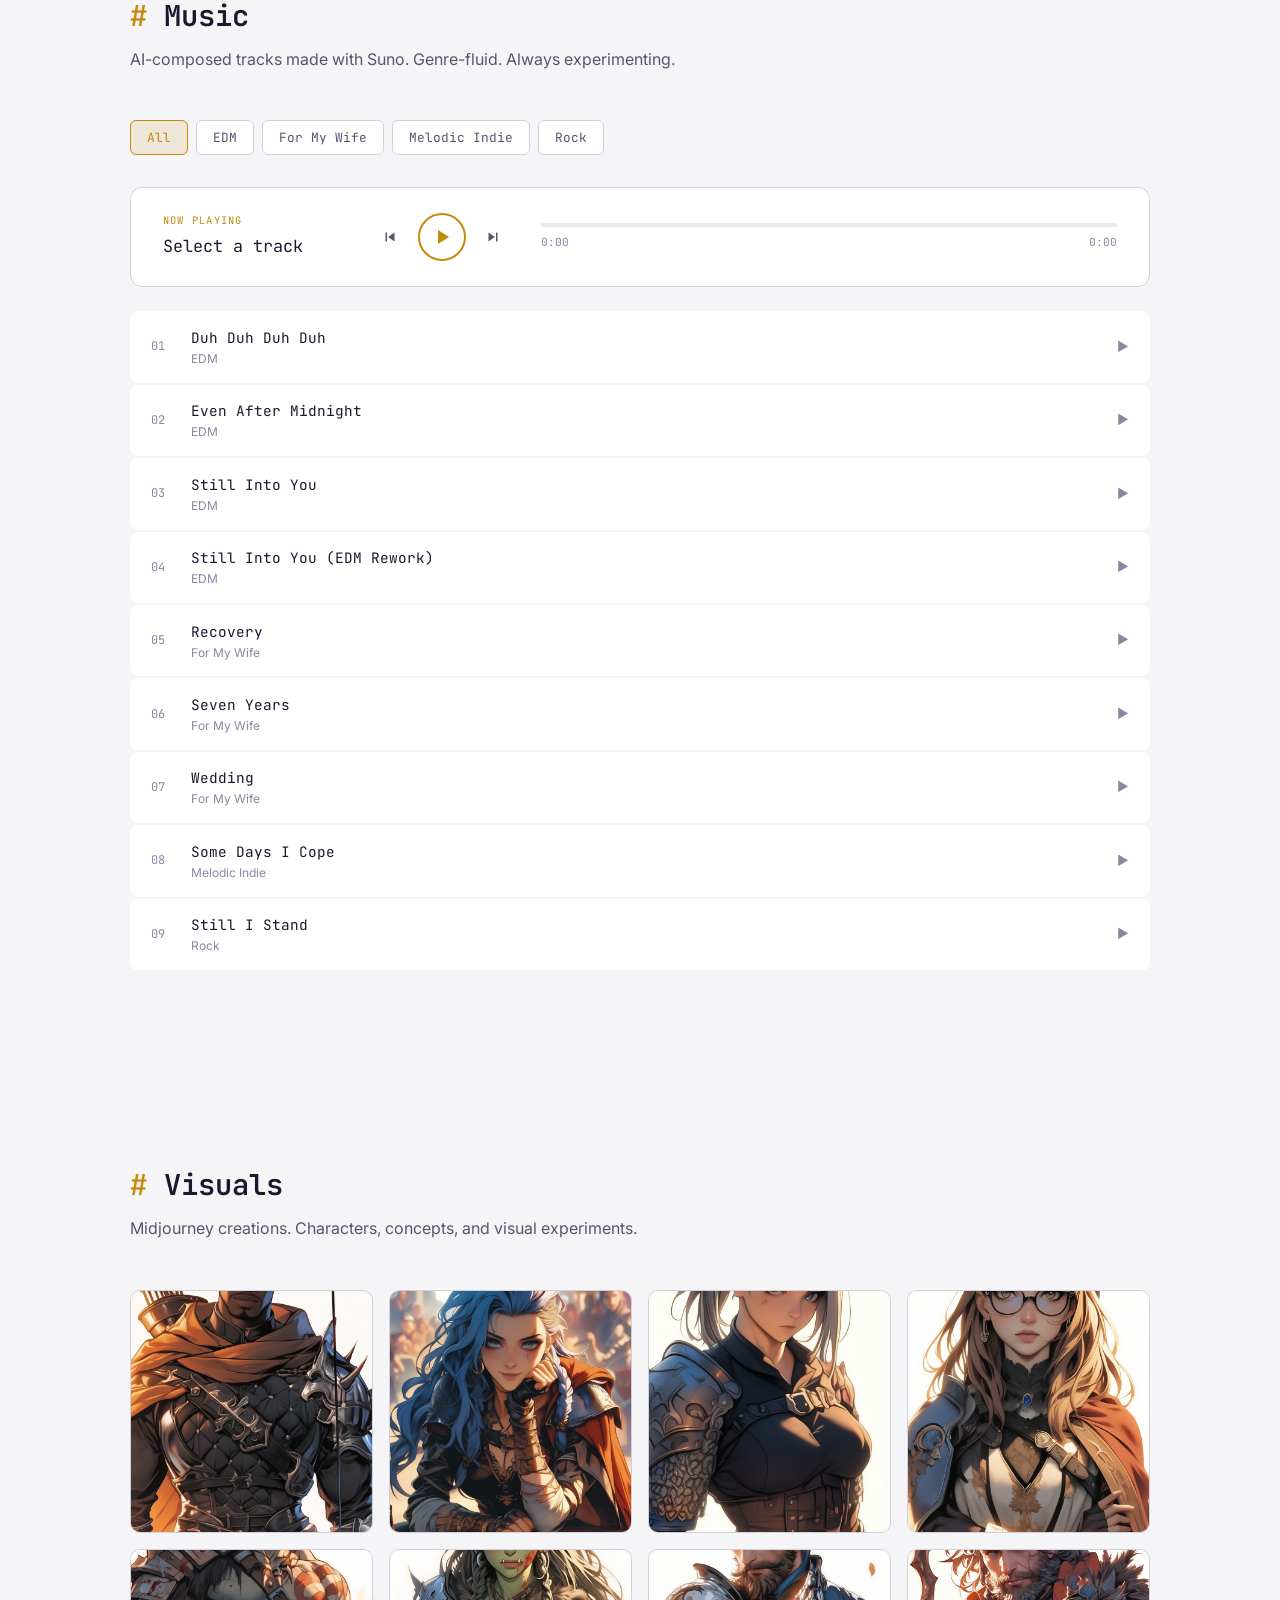
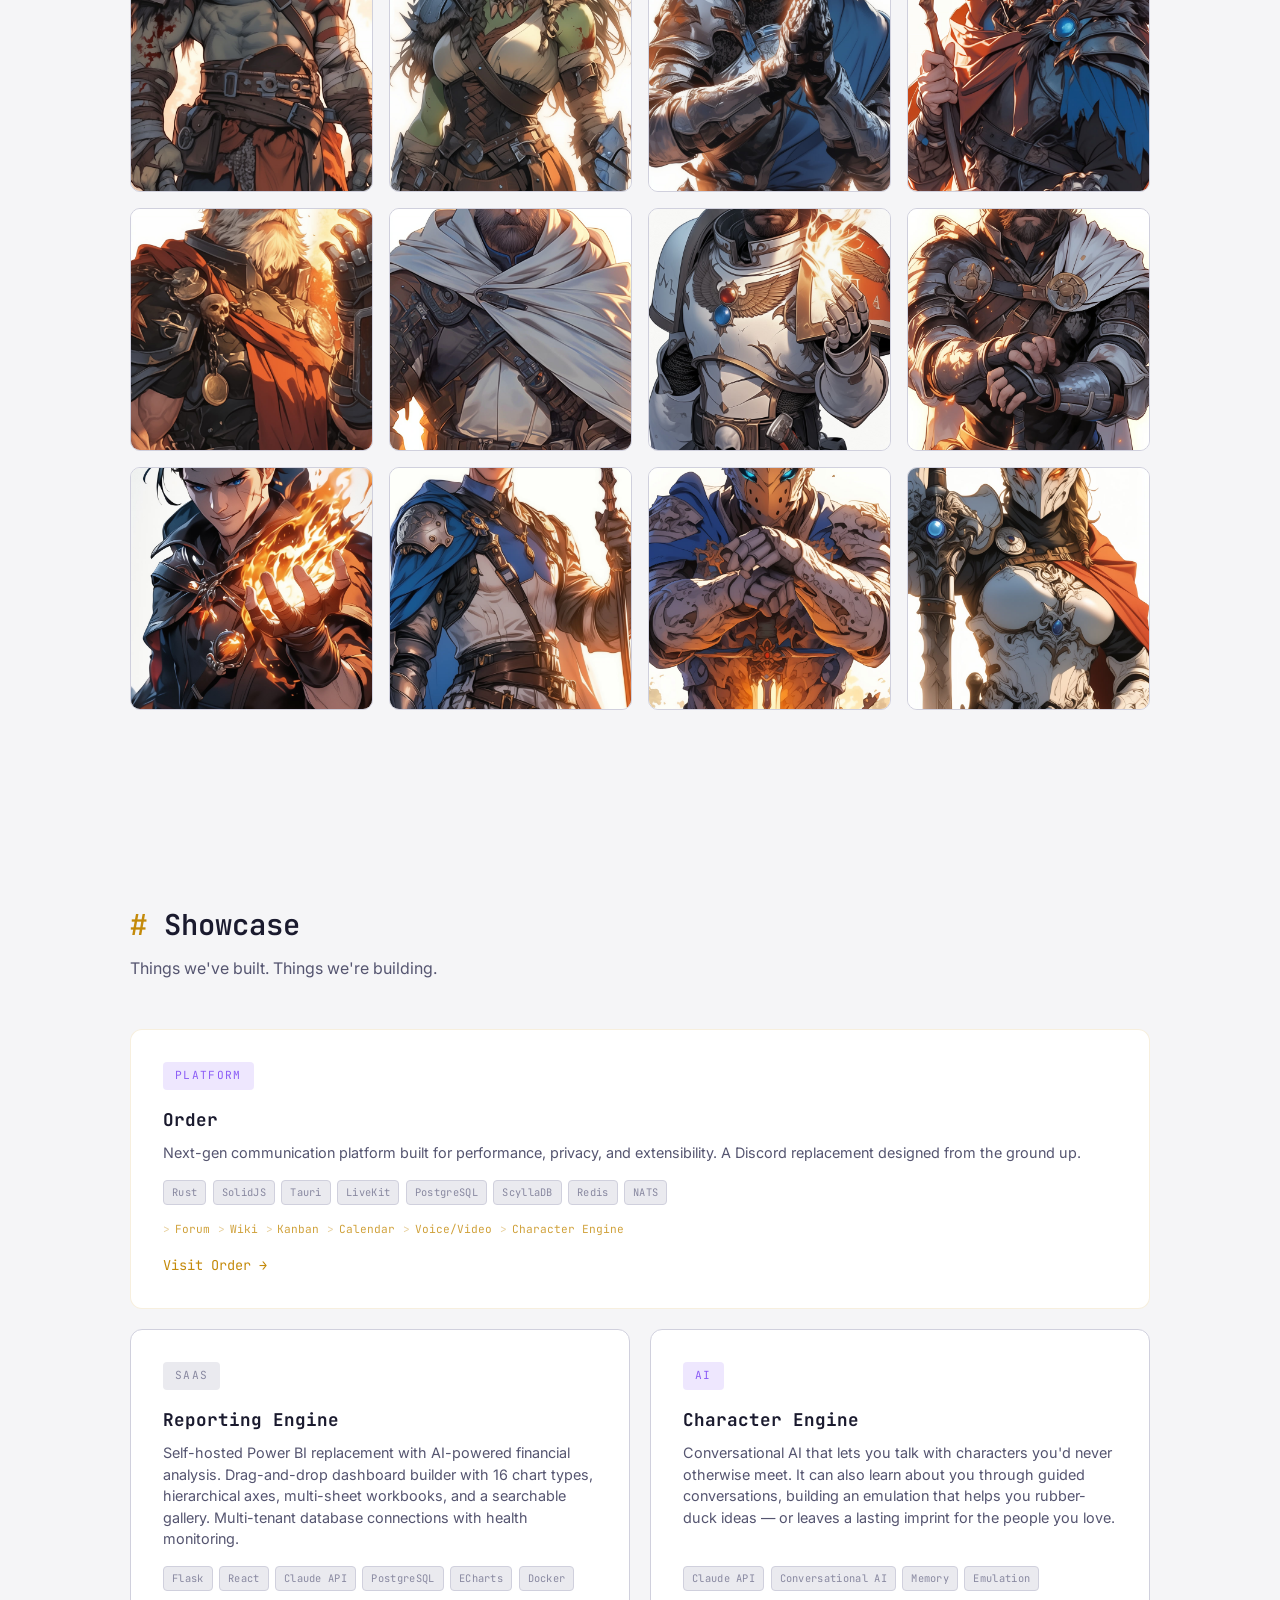
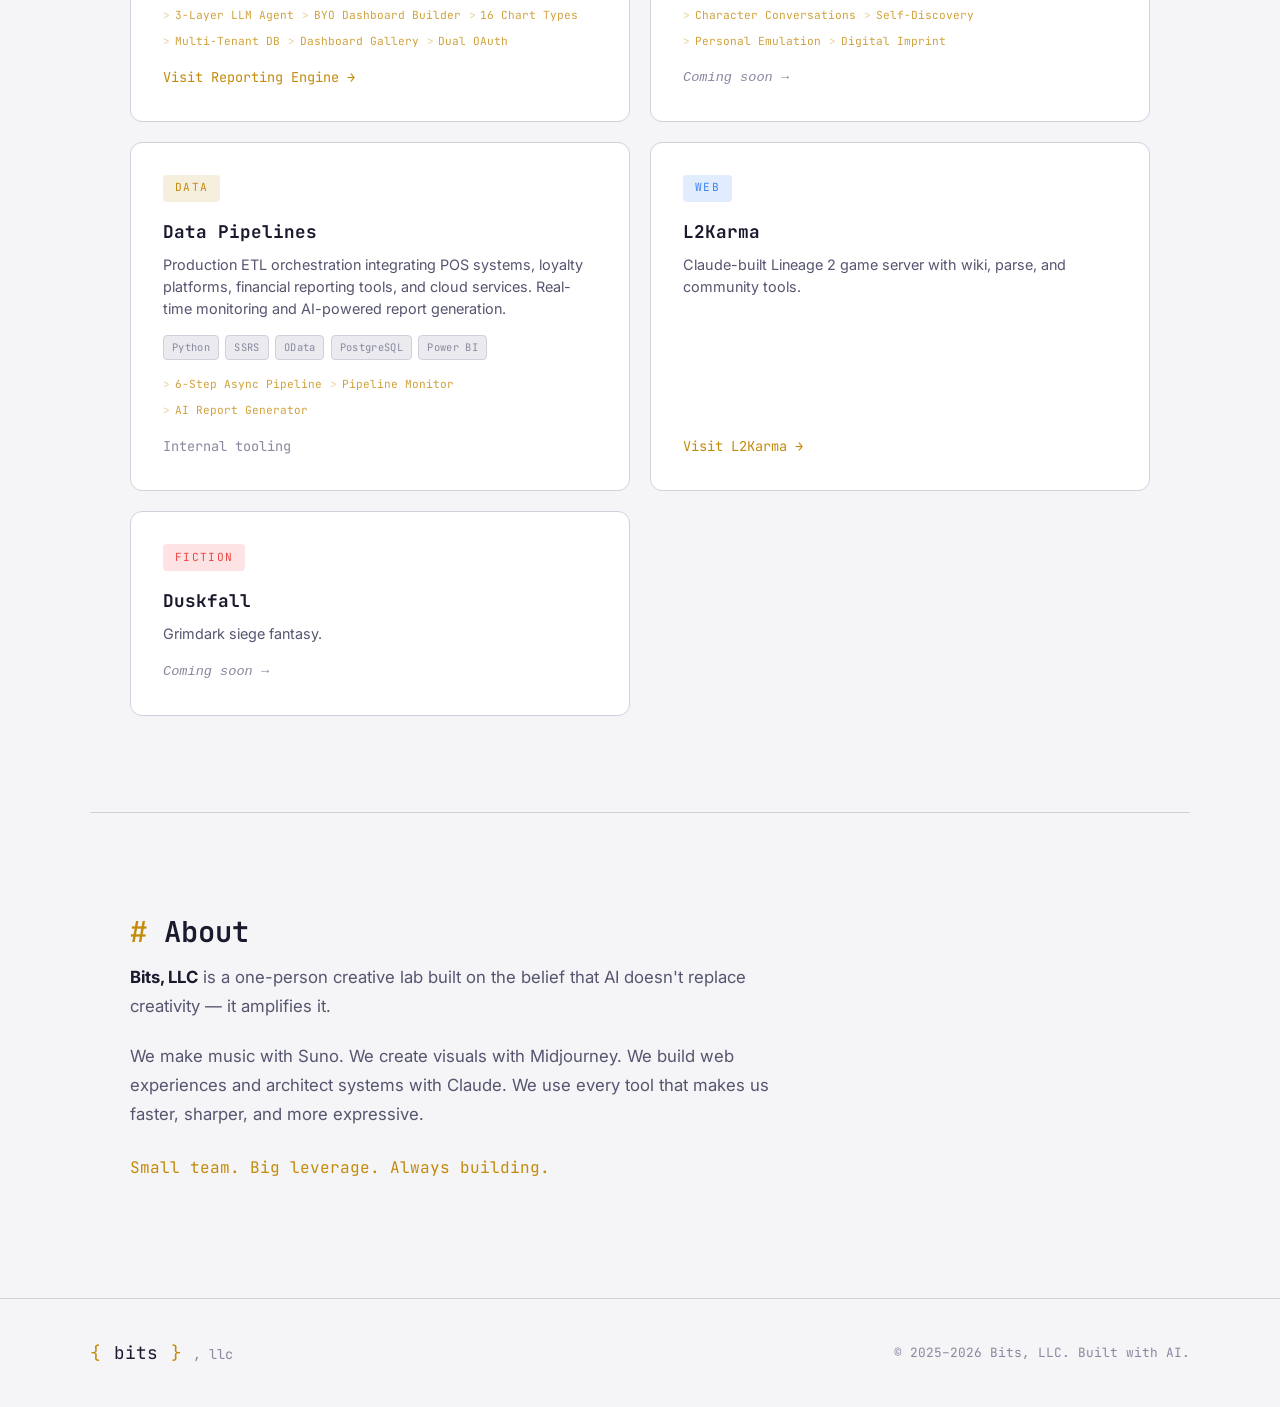
==== commit 4e901784: "Update roadmap: Cockpit progress 60% -> 75%, add cloud relay + UI polish milestones Co-Authored-By: " ====
--- a/index.html
+++ b/index.html
@@ -26,6 +26,7 @@
       <a href="#gallery">Gallery</a>
       <a href="#showcase">Showcase</a>
       <a href="#about">About</a>
+      <a href="/roadmap">Roadmap</a>
       <button class="theme-toggle" id="themeToggle" title="Switch theme">
         <span id="themeIcon">&#9790;</span>
       </button>
--- a/styles.css
+++ b/styles.css
@@ -1043,7 +1043,8 @@
 
 .stack-card,
 .showcase-item,
-.gallery-item {
+.gallery-item,
+.rule {
   opacity: 0;
   transform: translateY(20px);
   transition: opacity 0.5s ease, transform 0.5s ease, background 0.3s ease, border-color 0.3s ease;
@@ -1051,7 +1052,336 @@
 
 .stack-card.visible,
 .showcase-item.visible,
-.gallery-item.visible {
+.gallery-item.visible,
+.roadmap-card.visible,
+.rule.visible {
   opacity: 1;
   transform: translateY(0);
 }
+
+/* ==========================================================================
+   Roadmap Page
+   ========================================================================== */
+
+.roadmap-hero {
+  position: relative;
+  z-index: 1;
+  min-height: 50vh;
+  display: flex;
+  align-items: center;
+  justify-content: center;
+  padding: 2rem;
+}
+
+.roadmap-hero-content {
+  text-align: center;
+  max-width: 700px;
+}
+
+.roadmap-section {
+  position: relative;
+  z-index: 1;
+  padding: 3rem 2.5rem 6rem;
+  max-width: 900px;
+  margin: 0 auto;
+}
+
+/* Rules strip */
+.roadmap-rules {
+  display: grid;
+  grid-template-columns: repeat(3, 1fr);
+  gap: 1.25rem;
+}
+
+.rule {
+  background: var(--bg-card);
+  border: 1px solid var(--border);
+  border-radius: 12px;
+  padding: 1.5rem;
+  display: flex;
+  gap: 1rem;
+  align-items: flex-start;
+}
+
+.rule-num {
+  font-family: var(--font-mono);
+  font-size: 1.4rem;
+  font-weight: 700;
+  color: var(--accent);
+  opacity: 0.5;
+  line-height: 1;
+  flex-shrink: 0;
+}
+
+.rule h4 {
+  font-family: var(--font-mono);
+  font-size: 0.85rem;
+  margin-bottom: 0.4rem;
+  color: var(--text-primary);
+}
+
+.rule p {
+  font-size: 0.8rem;
+  color: var(--text-secondary);
+  line-height: 1.5;
+}
+
+/* Project cards */
+.roadmap-grid {
+  display: flex;
+  flex-direction: column;
+  gap: 1.25rem;
+}
+
+.roadmap-card {
+  background: var(--bg-card);
+  border: 1px solid var(--border);
+  border-radius: 12px;
+  padding: 2rem;
+  transition: all 0.3s ease;
+  opacity: 0;
+  transform: translateY(20px);
+}
+
+.roadmap-card:hover {
+  border-color: var(--border-hover);
+}
+
+.roadmap-card.active-project {
+  border-color: var(--accent-dim);
+}
+
+.roadmap-card.active-project:hover {
+  border-color: var(--accent);
+  box-shadow: 0 0 30px var(--accent-dim);
+}
+
+.roadmap-card-header {
+  display: flex;
+  align-items: flex-start;
+  gap: 1.25rem;
+  margin-bottom: 1.5rem;
+}
+
+.roadmap-order {
+  font-family: var(--font-mono);
+  font-size: 2rem;
+  font-weight: 700;
+  color: var(--accent);
+  opacity: 0.3;
+  line-height: 1;
+  flex-shrink: 0;
+  min-width: 48px;
+}
+
+.active-project .roadmap-order {
+  opacity: 0.8;
+  text-shadow: 0 0 20px var(--accent-glow);
+}
+
+.roadmap-card-title {
+  flex: 1;
+}
+
+.roadmap-card-title h3 {
+  font-family: var(--font-mono);
+  font-size: 1.2rem;
+  margin-bottom: 0.25rem;
+}
+
+.roadmap-oneliner {
+  font-size: 0.85rem;
+  color: var(--text-secondary);
+  line-height: 1.4;
+}
+
+.roadmap-badges {
+  display: flex;
+  gap: 0.5rem;
+  flex-shrink: 0;
+}
+
+/* Stage badges */
+.stage-badge {
+  font-family: var(--font-mono);
+  font-size: 0.65rem;
+  text-transform: uppercase;
+  letter-spacing: 0.1em;
+  padding: 0.3rem 0.75rem;
+  border-radius: 4px;
+  white-space: nowrap;
+}
+
+.stage-active {
+  color: #22c55e;
+  background: rgba(34, 197, 94, 0.15);
+  border: 1px solid rgba(34, 197, 94, 0.3);
+}
+
+.stage-waiting {
+  color: #f59e0b;
+  background: rgba(245, 158, 11, 0.15);
+  border: 1px solid rgba(245, 158, 11, 0.3);
+}
+
+.stage-queued {
+  color: var(--text-muted);
+  background: var(--bg-secondary);
+  border: 1px solid var(--border);
+}
+
+/* Type badges */
+.type-badge {
+  font-family: var(--font-mono);
+  font-size: 0.65rem;
+  text-transform: uppercase;
+  letter-spacing: 0.1em;
+  padding: 0.3rem 0.75rem;
+  border-radius: 4px;
+  white-space: nowrap;
+}
+
+.type-oss {
+  color: #3b82f6;
+  background: rgba(59, 130, 246, 0.15);
+}
+
+.type-saas {
+  color: #8b5cf6;
+  background: rgba(139, 92, 246, 0.15);
+}
+
+.type-fiction {
+  color: #ef4444;
+  background: rgba(239, 68, 68, 0.15);
+}
+
+.type-ai {
+  color: #06b6d4;
+  background: rgba(6, 182, 212, 0.15);
+}
+
+.type-personal {
+  color: #a78bfa;
+  background: rgba(167, 139, 250, 0.15);
+}
+
+/* Progress bar */
+.roadmap-progress {
+  margin-bottom: 1.25rem;
+}
+
+.progress-label {
+  display: flex;
+  justify-content: space-between;
+  font-family: var(--font-mono);
+  font-size: 0.7rem;
+  color: var(--text-muted);
+  margin-bottom: 0.5rem;
+}
+
+.progress-pct {
+  color: var(--accent);
+}
+
+.roadmap-bar {
+  height: 4px;
+  background: var(--bg-secondary);
+  border-radius: 2px;
+  overflow: hidden;
+}
+
+.roadmap-bar-fill {
+  height: 100%;
+  background: var(--accent);
+  border-radius: 2px;
+  transition: width 1s ease;
+}
+
+.active-project .roadmap-bar-fill {
+  box-shadow: 0 0 8px var(--accent-glow);
+}
+
+/* Criteria checklist */
+.roadmap-criteria {
+  display: grid;
+  grid-template-columns: 1fr 1fr;
+  gap: 0.4rem;
+  margin-bottom: 1.25rem;
+}
+
+.criteria-item {
+  font-family: var(--font-mono);
+  font-size: 0.75rem;
+  padding: 0.3rem 0;
+  color: var(--text-secondary);
+}
+
+.criteria-item.done::before {
+  content: '\2713 ';
+  color: #22c55e;
+  margin-right: 0.3rem;
+}
+
+.criteria-item.pending::before {
+  content: '\25CB ';
+  color: var(--text-muted);
+  margin-right: 0.3rem;
+}
+
+/* Tags reuse showcase-tag from main styles */
+.roadmap-tags {
+  display: flex;
+  flex-wrap: wrap;
+  gap: 0.4rem;
+  margin-bottom: 1.25rem;
+}
+
+/* Card footer */
+.roadmap-card-footer {
+  display: flex;
+  justify-content: space-between;
+  align-items: center;
+  padding-top: 1rem;
+  border-top: 1px solid var(--border);
+}
+
+.roadmap-scope {
+  font-family: var(--font-mono);
+  font-size: 0.7rem;
+  color: var(--text-muted);
+}
+
+/* Nav active state */
+.nav-active {
+  color: var(--accent) !important;
+}
+
+/* Responsive roadmap */
+@media (max-width: 768px) {
+  .roadmap-section {
+    padding: 2rem 1.5rem 4rem;
+  }
+
+  .roadmap-rules {
+    grid-template-columns: 1fr;
+  }
+
+  .roadmap-card-header {
+    flex-wrap: wrap;
+  }
+
+  .roadmap-badges {
+    width: 100%;
+  }
+
+  .roadmap-criteria {
+    grid-template-columns: 1fr;
+  }
+
+  .roadmap-card-footer {
+    flex-direction: column;
+    gap: 0.75rem;
+    align-items: flex-start;
+  }
+}
